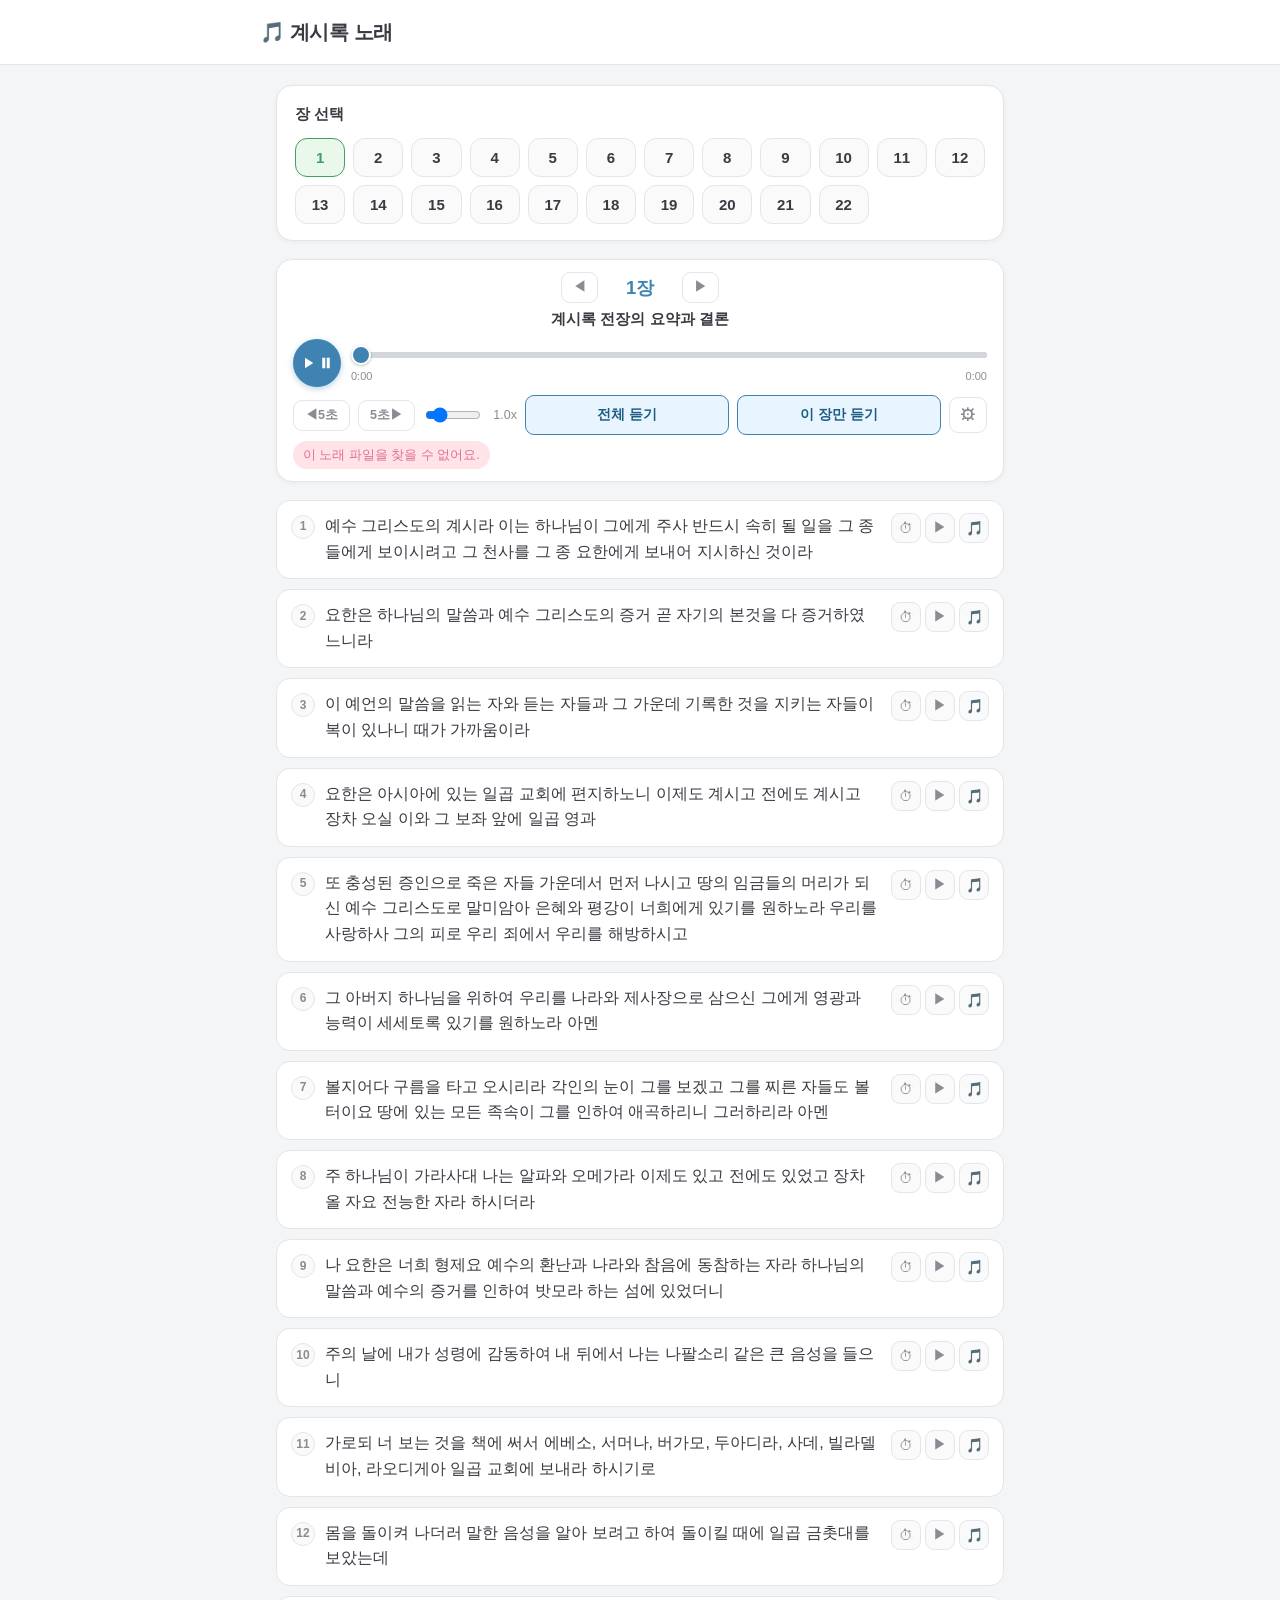
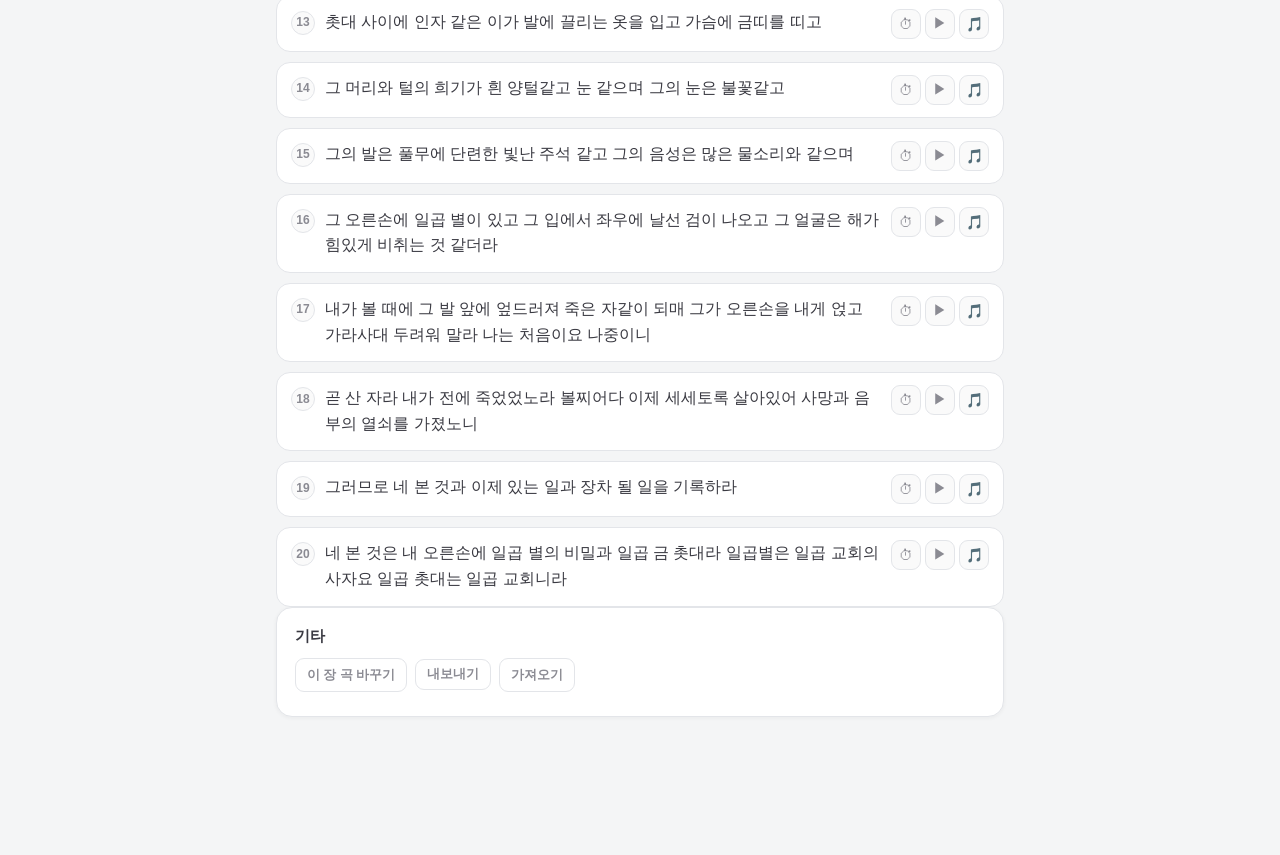
==== index.html @ a9e8b9bb "Add files via upload" ====
<!DOCTYPE html>
<html lang="ko">
<head>
<meta charset="UTF-8">
<meta name="viewport" content="width=device-width, initial-scale=1.0">
<title>계시록 노래</title>
<link rel="icon" type="image/png" href="icons/icon-32.png">
<link rel="manifest" href="manifest.json">
<link rel="apple-touch-icon" href="icons/icon-180.png">
<meta name="apple-mobile-web-app-capable" content="yes">
<meta name="apple-mobile-web-app-title" content="계시록 노래">
<meta name="theme-color" content="#f4f5f6">
<link rel="stylesheet" href="css/style.css?v=20260830t">
</head>
<body>

<header class="top">
  <div class="title-row">
    <h1>🎵 계시록 노래</h1>
  </div>
</header>

<main>

  <div class="card chapter-card">
    <h2>장 선택</h2>
    <div id="chapterGrid" class="chapter-grid"></div>
  </div>

  <div class="player-card" id="playerCard">
    <div class="player-head">
      <button class="btn ghost small" id="prevBtn">◀</button>
      <span id="chapterLabel" class="chapter-label"></span>
      <button class="btn ghost small" id="nextBtn">▶</button>
    </div>
    <div id="chapterTitleRow" class="chapter-title-row"></div>
    <audio id="mainAudio" preload="metadata"></audio>
    <div class="custom-player">
      <button type="button" id="playPauseBtn" class="play-toggle" aria-label="재생">
        <svg id="playIcon" viewBox="0 0 24 24" width="22" height="22"><path d="M8 5v14l11-7z" fill="currentColor"/></svg>
        <svg id="pauseIcon" viewBox="0 0 24 24" width="22" height="22" hidden><path d="M7 5h4v14H7zM13 5h4v14h-4z" fill="currentColor"/></svg>
      </button>
      <div class="progress-wrap">
        <input type="range" id="seekRange" class="seek-range" min="0" max="100" step="0.1" value="0">
        <div class="time-row">
          <span id="curTimeLabel">0:00</span>
          <span id="durTimeLabel">0:00</span>
        </div>
      </div>
    </div>
    <div class="row control-row">
      <button class="btn ghost small" id="seekBackBtn">◀5초</button>
      <button class="btn ghost small" id="seekFwdBtn">5초▶</button>
      <span class="speed-ctrl">
        <input type="range" id="speedSlider" min="0.8" max="2" step="0.1" value="1">
        <span id="speedLabel" class="small-note">1.0x</span>
      </span>
      <button class="btn small btn-tool" id="playAllBtn">전체 듣기</button>
      <button class="btn small btn-tool" id="chapterLoopBtn">이 장만 듣기</button>
      <button class="btn ghost small" id="adminToggleBtn" title="구간 표시 도구" aria-label="구간 표시 도구 보이기/숨기기">⚙</button>
    </div>
    <div class="row control-row" id="adminControlsRow" hidden>
      <button class="btn small btn-tool" id="guidedBtn">절 구간 표시</button>
      <button class="btn small btn-tool" id="clearMarksBtn">초기화</button>
    </div>
    <div class="player-sub">
      <span id="missingMsg" class="missing-audio" hidden>이 노래 파일을 찾을 수 없어요.</span>
      <span id="markCount" class="small-note" hidden></span>
    </div>
    <p class="hint" id="playAllHint" hidden></p>
    <div id="loopStatus" class="loop-status" hidden>
      <span id="loopStatusText"></span>
      <button class="btn ghost small" id="loopStopBtn">정지</button>
    </div>
  </div>

  <!-- deliberately OUTSIDE the sticky .player-card: toggling this panel's
       visibility used to resize the sticky element itself, and on some
       mobile WebKit builds that can leave the sticky box's hit-testing
       stale (buttons visible but not actually clickable until the page is
       scrolled/reflowed again) - see guidedBtn's click handler in app.js.
       Living as a plain sibling avoids resizing the sticky box at all. -->
  <div id="guidedPanel" class="guided-panel" hidden>
    <div id="guidedStatus" class="small-note"></div>
    <div class="row" style="margin-top:8px;">
      <button class="btn" id="guidedMarkBtn"></button>
      <button class="btn ghost small" id="guidedUndoBtn">↩ 되돌리기</button>
    </div>
  </div>

  <div id="verseList" class="verse-list"></div>

  <div class="card footer-card">
    <h2>기타</h2>
    <div class="row">
      <label class="btn ghost small" style="cursor:pointer;">이 장 곡 바꾸기
        <input type="file" id="chapterAudioInput" accept="audio/*" hidden>
      </label>
      <button class="btn ghost small" id="exportBtn">내보내기</button>
      <label class="btn ghost small" style="cursor:pointer;">가져오기
        <input type="file" id="importInput" accept="application/json" hidden>
      </label>
    </div>
    <div class="row" style="margin-top:8px;">
      <span id="chapterAudioStatus" class="small-note" hidden></span>
      <button class="btn ghost small" id="chapterAudioRevertBtn" hidden>원곡으로 되돌리기</button>
    </div>
  </div>

</main>

<script src="js/data.js?v=20260830t"></script>
<script src="js/verse-times.js?v=20260830t"></script>
<script src="js/app.js?v=20260830t"></script>
</body>
</html>
---- css/style.css ----
:root{
  --bg:#f4f5f6;
  --panel:#ffffff;
  --neutral-bg:#fafafa;
  --neutral-text:#3a3a42;
  --ink:#3a3a42;
  --ink-soft:#8b8b93;
  --line:#e3e5e9;
  --line-strong:#d3d6dc;
  --primary-bg:#3f3e46;
  --primary-bg-hover:#2f2e35;

  --accent:#e0c73e;
  --accent-bg:#fef9df;
  --accent-strong:#8a7415;

  --good:#3fa066;
  --good-bg:#eaf7eb;
  --bad:#e0708f;
  --bad-bg:#ffe3e8;
  --sky:#3f83b3;
  --sky-bg:#e8f5ff;
  --sky-bg-hover:#d5edfb;
  --sky-strong:#1f5c82;
  --peach:#b98a26;
  --peach-bg:#fff9e1;

  --radius:16px;
  --shadow:0 1px 4px rgba(30,30,40,0.05);
  font-size:16px;
}
*{box-sizing:border-box;}
html,body{margin:0;padding:0;}
body{
  background:var(--bg);
  color:var(--ink);
  font-family:"Apple SD Gothic Neo","Malgun Gothic","Noto Sans KR",-apple-system,BlinkMacSystemFont,sans-serif;
  line-height:1.6;
  padding-bottom:60px;
}
header.top{
  background:var(--panel);
  border-bottom:1px solid var(--line);
  padding:16px 20px;
  position:sticky;
  top:0;
  z-index:20;
}
.title-row{
  display:flex;
  align-items:center;
  justify-content:space-between;
  gap:10px;
  max-width:760px;
  margin:0 auto;
}
header.top h1{
  margin:0;
  font-size:1.25rem;
  letter-spacing:-0.02em;
  color:var(--ink);
  font-weight:800;
  white-space:nowrap;
}
main{
  max-width:760px;
  margin:0 auto;
  padding:20px 16px 60px 16px;
}

.card{
  background:var(--panel);
  border:1px solid var(--line);
  border-radius:var(--radius);
  padding:16px 18px;
  margin-bottom:18px;
  box-shadow:var(--shadow);
}
.card h2{ margin:0 0 12px 0; font-size:0.9375rem; color:var(--ink); }

.chapter-grid{
  display:grid;
  grid-template-columns:repeat(auto-fill, minmax(46px, 1fr));
  gap:8px;
}
.chapter-tile{
  appearance:none;
  border:1.5px solid var(--line);
  background:var(--neutral-bg);
  color:var(--ink);
  font-weight:700;
  font-size:0.9375rem;
  padding:10px 0;
  border-radius:12px;
  cursor:pointer;
  transition:background .12s ease, border-color .12s ease, color .12s ease, transform .08s ease;
}
.chapter-tile:hover{ background:#f0f0f2; border-color:var(--line-strong); }
.chapter-tile:active{ transform:translateY(1px); }
.chapter-tile.active{
  background:var(--good-bg);
  border-color:var(--good);
  color:var(--good);
}

.player-head{
  display:flex; align-items:center; justify-content:center; gap:12px;
  margin-bottom:4px;
}
.chapter-label{ font-weight:800; font-size:1.15rem; color:var(--sky); min-width:60px; text-align:center; }
.chapter-title-row{
  text-align:center; font-weight:700; font-size:0.9375rem; color:var(--ink);
  margin-top:0; margin-bottom:8px; padding:0 8px;
}

.btn-tool.on{ background:var(--sky); border-color:var(--sky); color:#fff; }

.guided-panel{
  margin:0 0 18px 0; padding:12px 14px;
  background:var(--sky-bg); border:1.5px solid var(--sky);
  border-radius:12px;
  /* floats right under the player card while marking verses, so it stays
     visible even while scrolling down through the verse list - top gets
     kept in sync with the player card's actual height by JS (its height
     isn't fixed: loop status/hints can appear, chapter titles wrap, etc). */
  position:sticky;
  top:70px;
  z-index:9;
}
.guided-panel .small-note{ color:var(--sky-strong); font-weight:600; }
#guidedMarkBtn{ font-size:0.9375rem; padding:11px 18px; }

.player-card{
  background:var(--panel);
  border:1px solid var(--line);
  border-radius:var(--radius);
  padding:12px 16px;
  margin-bottom:18px;
  box-shadow:var(--shadow);
  /* floating (pinned) again - needed to see the current verse's controls
     (🎯절 구간 표시하기 etc.) while scrolling through verse text. It's
     kept short so it doesn't crowd out the verses below: only the
     controls used WHILE listening/marking live here (chapter nav, audio,
     seek/speed, 전체듣기/절구간표시하기/표시초기화). The occasional-use
     controls (이 장 곡 바꾸기, 내보내기, 가져오기) moved to a plain
     (non-floating) card at the very bottom of the page instead. */
  position:sticky;
  top:70px;
  z-index:10;
}
.footer-card h2{ margin-bottom:10px; }
.loop-status{
  margin-top:8px; padding:8px 12px;
  background:var(--sky-bg); border:1.5px solid var(--sky);
  border-radius:12px;
  display:flex; align-items:center; justify-content:space-between; gap:10px;
}
/* .loop-status sets its own `display`, which (being an author-stylesheet
   rule) otherwise overrides the browser's default `[hidden]{display:none}`
   at equal specificity - without this it would stay visible-but-empty even
   while its `hidden` attribute is set. */
.loop-status[hidden]{ display:none; }
.loop-status span{ color:var(--sky-strong); font-weight:600; font-size:0.8125rem; }
#chapterAudioStatus{ color:var(--sky-strong); font-weight:600; }
#mainAudio{ display:none; }
.custom-player{
  display:flex; align-items:center; gap:10px;
}
.play-toggle{
  appearance:none; border:none; cursor:pointer;
  width:48px; height:48px; min-width:48px; border-radius:50%;
  background:var(--sky); color:#fff;
  display:flex; align-items:center; justify-content:center;
  box-shadow:0 2px 6px rgba(63,131,179,0.35);
  transition:transform .08s ease, background .12s ease;
}
.play-toggle:hover{ background:var(--sky-strong); }
.play-toggle:active{ transform:scale(0.94); }
.progress-wrap{ flex:1; min-width:0; }
.seek-range{
  -webkit-appearance:none; appearance:none;
  width:100%; height:6px; border-radius:3px;
  background:var(--line-strong); outline:none; cursor:pointer;
  margin:0;
}
.seek-range::-webkit-slider-thumb{
  -webkit-appearance:none; appearance:none;
  width:20px; height:20px; border-radius:50%;
  background:var(--sky); border:2.5px solid #fff;
  box-shadow:0 1px 3px rgba(0,0,0,0.25);
  cursor:pointer; margin-top:-7px;
}
.seek-range::-moz-range-thumb{
  width:20px; height:20px; border-radius:50%;
  background:var(--sky); border:2.5px solid #fff;
  box-shadow:0 1px 3px rgba(0,0,0,0.25); cursor:pointer;
}
.seek-range::-webkit-slider-runnable-track{ height:6px; border-radius:3px; background:var(--line-strong); }
.seek-range::-moz-range-track{ height:6px; border-radius:3px; background:var(--line-strong); }
.time-row{
  display:flex; justify-content:space-between;
  font-size:0.6875rem; color:var(--ink-soft);
  font-variant-numeric:tabular-nums; margin-top:2px;
}
.control-row{
  margin-top:8px;
  flex-wrap:wrap;
  gap:6px;
  align-items:center;
}
.control-row .speed-ctrl{ display:flex; align-items:center; gap:4px; }
.control-row #speedSlider{ width:56px; }
.control-row #speedLabel{ min-width:30px; text-align:right; font-variant-numeric:tabular-nums; }
.player-sub{ display:flex; align-items:center; gap:10px; }
.player-sub:empty{ display:none; }
#missingMsg{ margin-top:6px; }
.btn.small.btn-tool{
  flex:1 1 90px;
  min-width:0;
  background:var(--sky-bg);
  border:1.5px solid var(--sky);
  color:var(--sky-strong);
  box-shadow:none;
  padding:10px 6px;
  font-size:0.84375rem;
  white-space:nowrap;
  overflow:hidden;
  text-overflow:ellipsis;
  text-align:center;
}
.btn.small.btn-tool:hover{ background:var(--sky-bg-hover); }
.footer-card .btn.small.btn-tool{ flex:0 0 auto; padding:8px 16px; }
#adminToggleBtn{ flex:0 0 auto; font-size:1rem; padding:8px 10px; }
#adminToggleBtn.on{ background:var(--sky-bg); border-color:var(--sky); color:var(--sky-strong); }
.hint{ margin:8px 0 0 0; font-size:0.8125rem; color:var(--sky-strong); background:var(--sky-bg); padding:8px 10px; border-radius:10px; }

button.btn, label.btn{
  appearance:none;
  font-family:inherit;
  border:1.5px solid var(--line);
  background:var(--neutral-bg);
  color:var(--neutral-text);
  padding:9px 14px;
  border-radius:12px;
  font-size:0.84375rem;
  font-weight:700;
  cursor:pointer;
  box-shadow:var(--shadow);
  transition:background .12s ease, border-color .12s ease, transform .08s ease;
}
button.btn:hover, label.btn:hover{ background:#f0f0f2; border-color:var(--line-strong); }
button.btn:active, label.btn:active{ transform:translateY(1px); }
button.btn.ghost, label.btn.ghost{
  background:transparent;
  border:1.5px solid var(--line);
  color:var(--ink-soft);
  box-shadow:none;
}
button.btn.ghost:hover, label.btn.ghost:hover{ background:#f2f2f4; }
button.btn.small, label.btn.small{ padding:6px 11px; font-size:0.78125rem; border-radius:9px; box-shadow:none; }
button.btn:disabled{ opacity:0.4; cursor:not-allowed; }
.row{ display:flex; gap:8px; flex-wrap:wrap; align-items:center; }
/* Same issue as .loop-status below: an author rule that sets `display`
   on an element beats the browser's own default `[hidden]{display:none}`
   even though `.row` doesn't look related to visibility - any element
   with class="row" that also gets a `hidden` attribute (adminControlsRow,
   etc.) would otherwise stay visibly flexed regardless of the attribute. */
.row[hidden]{ display:none; }

.small-note{ font-size:0.78125rem; color:var(--ink-soft); }
.missing-audio{
  font-size:0.78125rem; color:var(--bad); background:var(--bad-bg);
  padding:4px 10px; border-radius:20px;
}

/* ---- verse list / karaoke ---- */
.verse-list{ display:flex; flex-direction:column; gap:2px; }
.verse-row{
  background:var(--panel);
  border:1px solid var(--line);
  border-radius:14px;
  padding:12px 14px;
  transition:background .15s ease, border-color .15s ease, transform .15s ease;
}
.verse-row + .verse-row{ margin-top:8px; }
.verse-row.current{
  background:var(--sky-bg);
  border-color:var(--sky);
  transform:scale(1.015);
}
.verse-row.marked{ border-left:4px solid var(--sky); }
.verse-row.marked.complete{ border-left:4px solid var(--good); }
.verse-row.current.marked{ border-left:4px solid var(--sky-strong); }
.vr-main{ display:flex; align-items:flex-start; gap:10px; }
.vnum{
  color:var(--ink-soft);
  background:var(--neutral-bg);
  border:1px solid var(--line);
  font-weight:700;
  font-size:0.75rem;
  min-width:24px;
  height:24px;
  display:flex;
  align-items:center;
  justify-content:center;
  border-radius:50%;
  flex-shrink:0;
  margin-top:2px;
}
.verse-row.current .vnum{ background:var(--sky-strong); border-color:var(--sky-strong); color:#fff; }
.vtext{ flex:1; font-size:1rem; transition:font-size .15s ease, font-weight .15s ease; }
.verse-row.current .vtext{ font-size:1.09375rem; font-weight:700; color:var(--sky-strong); }
.vctrl{ display:flex; gap:4px; flex-shrink:0; }
.vctrl button{
  border:1.5px solid var(--line);
  background:var(--neutral-bg);
  color:var(--ink-soft);
  width:30px; height:30px;
  border-radius:9px;
  font-size:0.875rem;
  cursor:pointer;
  display:flex; align-items:center; justify-content:center;
  position:relative;
  box-shadow:none;
}
.vctrl button:hover{ background:#f0f0f2; }
.vctrl button.on{ background:var(--good-bg); border-color:var(--good); color:var(--good); }
.vctrl button.armed{ background:var(--sky-bg); border-color:var(--sky); color:var(--sky-strong); }
.vctrl button .badge{
  position:absolute; top:-6px; right:-6px;
  background:var(--sky-strong); color:#fff;
  font-size:0.625rem; font-weight:800;
  min-width:15px; height:15px; border-radius:50%;
  display:flex; align-items:center; justify-content:center;
  line-height:1;
}
.vtime{ font-size:0.6875rem; color:var(--ink-soft); margin-top:2px; font-variant-numeric:tabular-nums; }

.alt-panel{
  margin-top:10px; padding-top:10px; border-top:1px dashed var(--line);
}
.alt-clip-row{
  display:flex; align-items:center; gap:8px;
  padding:6px 0; font-size:0.84375rem;
}
.alt-clip-row .label{ flex:1; color:var(--ink); }
.alt-clip-row audio{ height:32px; max-width:190px; }
.alt-clip-row .del{
  border:none; background:transparent; color:var(--bad); cursor:pointer; font-size:0.9375rem; padding:2px 6px;
}
.alt-add-row{ display:flex; align-items:center; gap:8px; margin-top:6px; }
.alt-add-row input[type=text]{
  flex:1; font-family:inherit; font-size:0.84375rem; padding:7px 10px;
  border:1.5px solid var(--line); border-radius:9px; background:#fff; color:var(--ink);
}

.empty-alt{ font-size:0.8125rem; color:var(--ink-soft); }
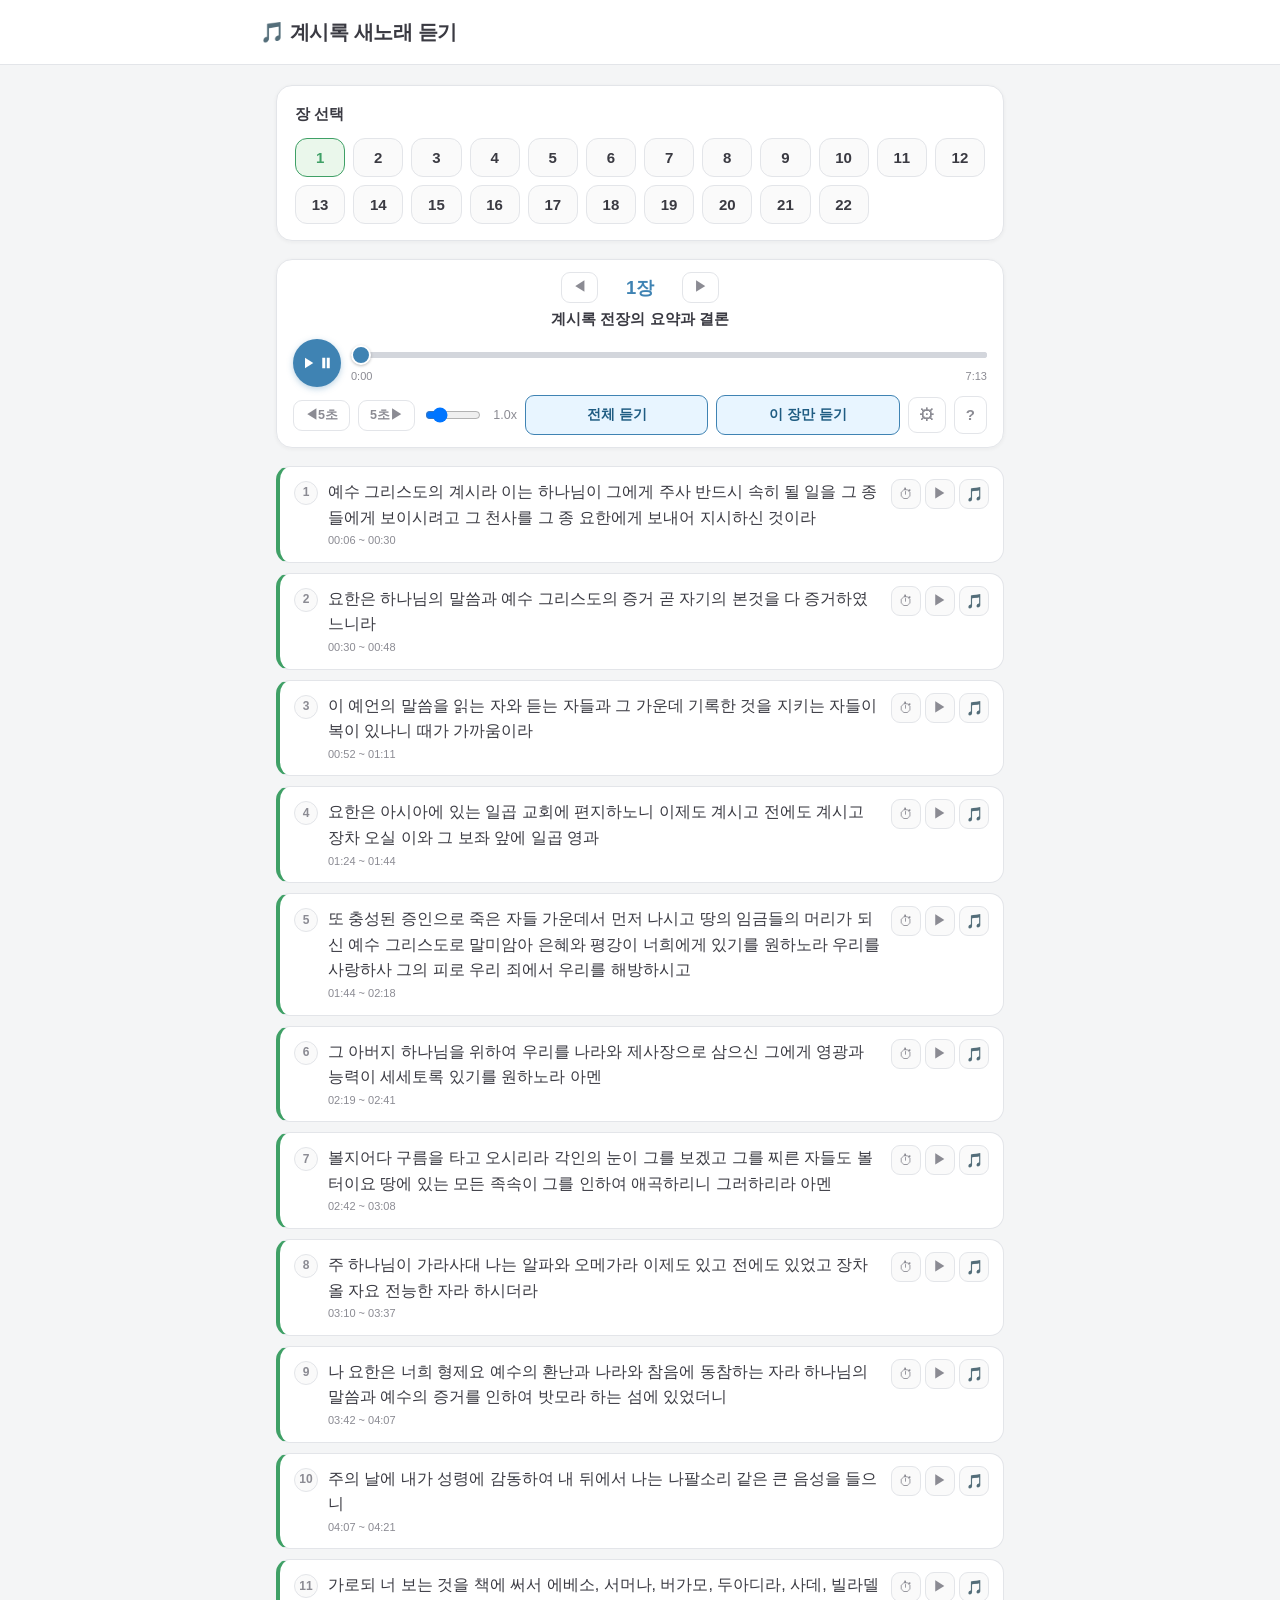
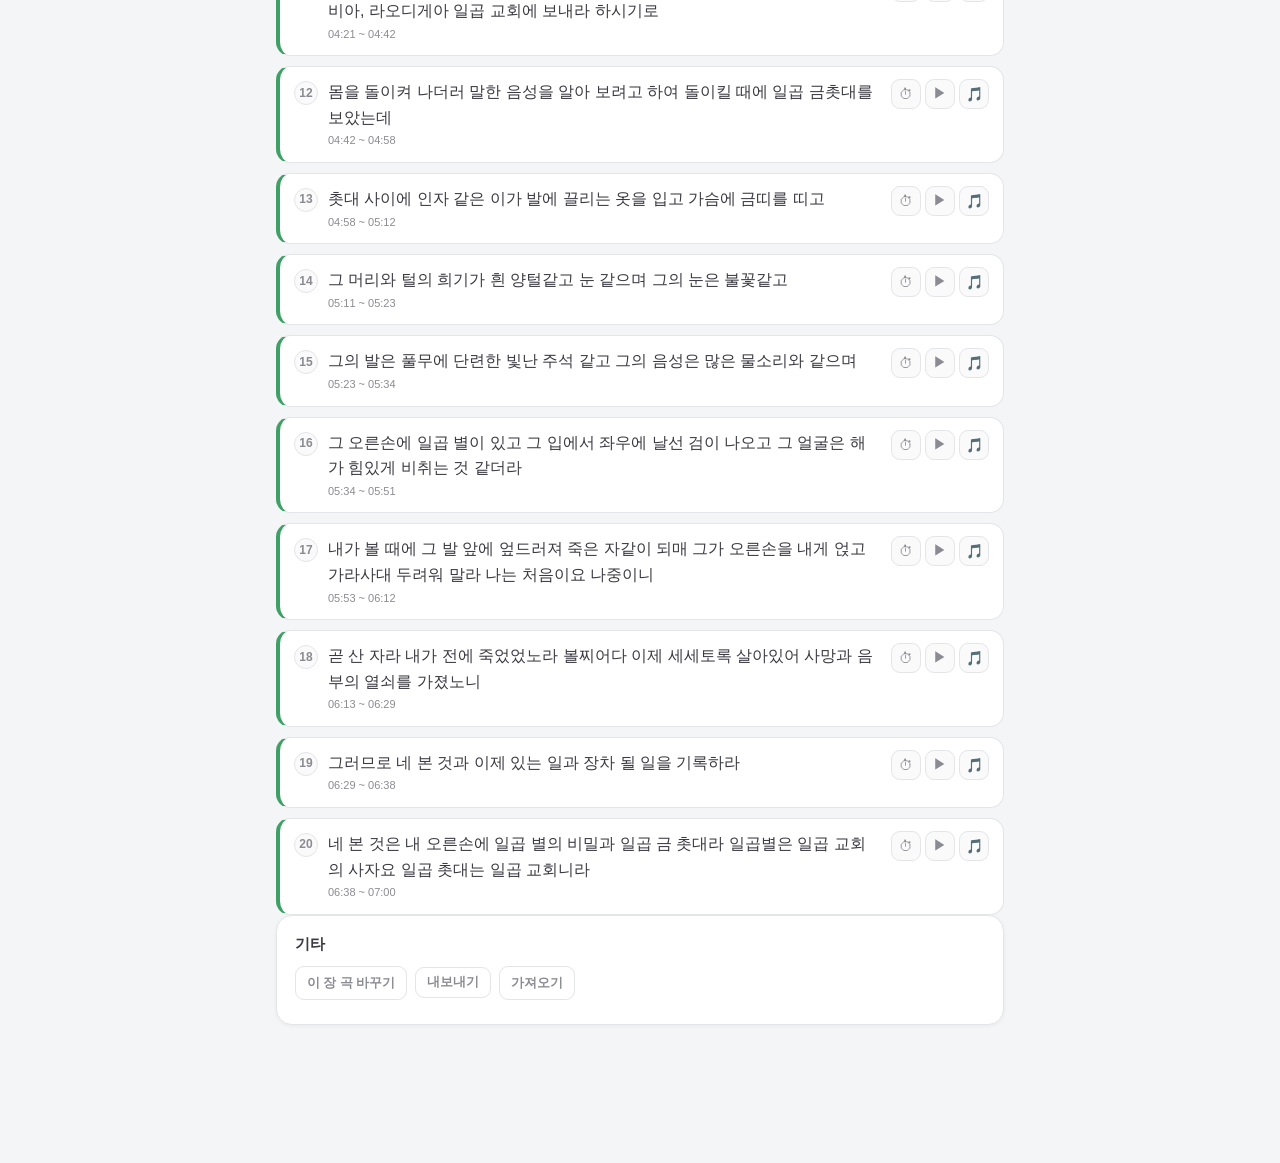
==== commit b625e117: "Add files via upload" ====
--- a/index.html
+++ b/index.html
@@ -3,20 +3,20 @@
 <head>
 <meta charset="UTF-8">
 <meta name="viewport" content="width=device-width, initial-scale=1.0">
-<title>계시록 노래</title>
+<title>계시록 새노래 듣기</title>
 <link rel="icon" type="image/png" href="icons/icon-32.png">
 <link rel="manifest" href="manifest.json">
 <link rel="apple-touch-icon" href="icons/icon-180.png">
 <meta name="apple-mobile-web-app-capable" content="yes">
-<meta name="apple-mobile-web-app-title" content="계시록 노래">
+<meta name="apple-mobile-web-app-title" content="새노래 듣기">
 <meta name="theme-color" content="#f4f5f6">
-<link rel="stylesheet" href="css/style.css?v=20260830t">
+<link rel="stylesheet" href="css/style.css?v=20260830v">
 </head>
 <body>
 
 <header class="top">
   <div class="title-row">
-    <h1>🎵 계시록 노래</h1>
+    <h1>🎵 계시록 새노래 듣기</h1>
   </div>
 </header>
 
@@ -58,6 +58,7 @@
       <button class="btn small btn-tool" id="playAllBtn">전체 듣기</button>
       <button class="btn small btn-tool" id="chapterLoopBtn">이 장만 듣기</button>
       <button class="btn ghost small" id="adminToggleBtn" title="구간 표시 도구" aria-label="구간 표시 도구 보이기/숨기기">⚙</button>
+      <a class="btn ghost small" id="helpBtn" href="help.html" title="도움말" aria-label="도움말">?</a>
     </div>
     <div class="row control-row" id="adminControlsRow" hidden>
       <button class="btn small btn-tool" id="guidedBtn">절 구간 표시</button>
@@ -109,8 +110,8 @@
 
 </main>
 
-<script src="js/data.js?v=20260830t"></script>
-<script src="js/verse-times.js?v=20260830t"></script>
-<script src="js/app.js?v=20260830t"></script>
+<script src="js/data.js?v=20260830v"></script>
+<script src="js/verse-times.js?v=20260830v"></script>
+<script src="js/app.js?v=20260830v"></script>
 </body>
 </html>
--- a/css/style.css
+++ b/css/style.css
@@ -232,6 +232,27 @@
 .footer-card .btn.small.btn-tool{ flex:0 0 auto; padding:8px 16px; }
 #adminToggleBtn{ flex:0 0 auto; font-size:1rem; padding:8px 10px; }
 #adminToggleBtn.on{ background:var(--sky-bg); border-color:var(--sky); color:var(--sky-strong); }
+/* #helpBtn is an <a>, not a <button>/<label> - the shared button rules
+   below only target those two tags, so it needs its own copy of the
+   ghost/small look plus a reset for normal link styling (underline,
+   visited-color, etc). */
+#helpBtn{
+  flex:0 0 auto;
+  display:inline-flex; align-items:center; justify-content:center;
+  appearance:none;
+  border:1.5px solid var(--line);
+  background:transparent;
+  color:var(--ink-soft);
+  text-decoration:none;
+  padding:6px 11px;
+  border-radius:9px;
+  font-size:0.9375rem;
+  font-weight:700;
+  cursor:pointer;
+  box-shadow:none;
+}
+#helpBtn:visited{ color:var(--ink-soft); }
+#helpBtn:hover{ background:#f2f2f4; }
 .hint{ margin:8px 0 0 0; font-size:0.8125rem; color:var(--sky-strong); background:var(--sky-bg); padding:8px 10px; border-radius:10px; }
 
 button.btn, label.btn{
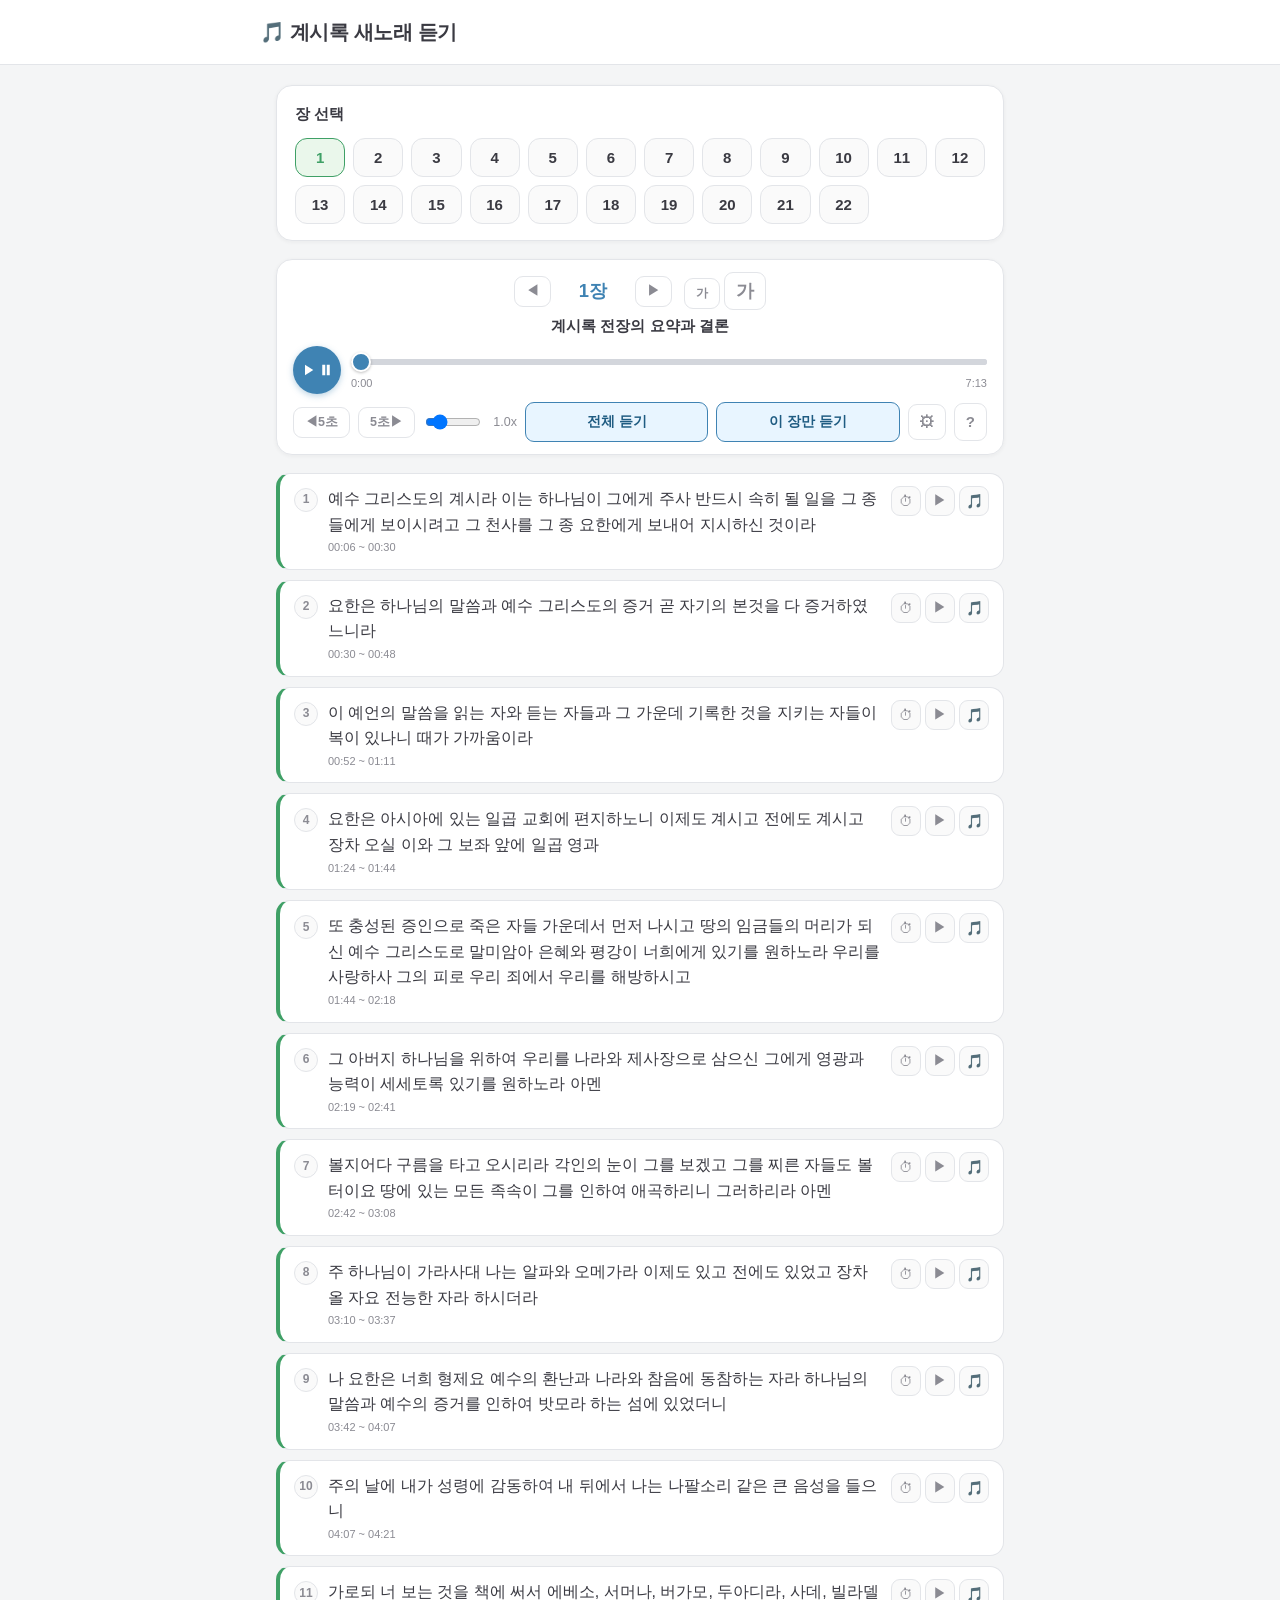
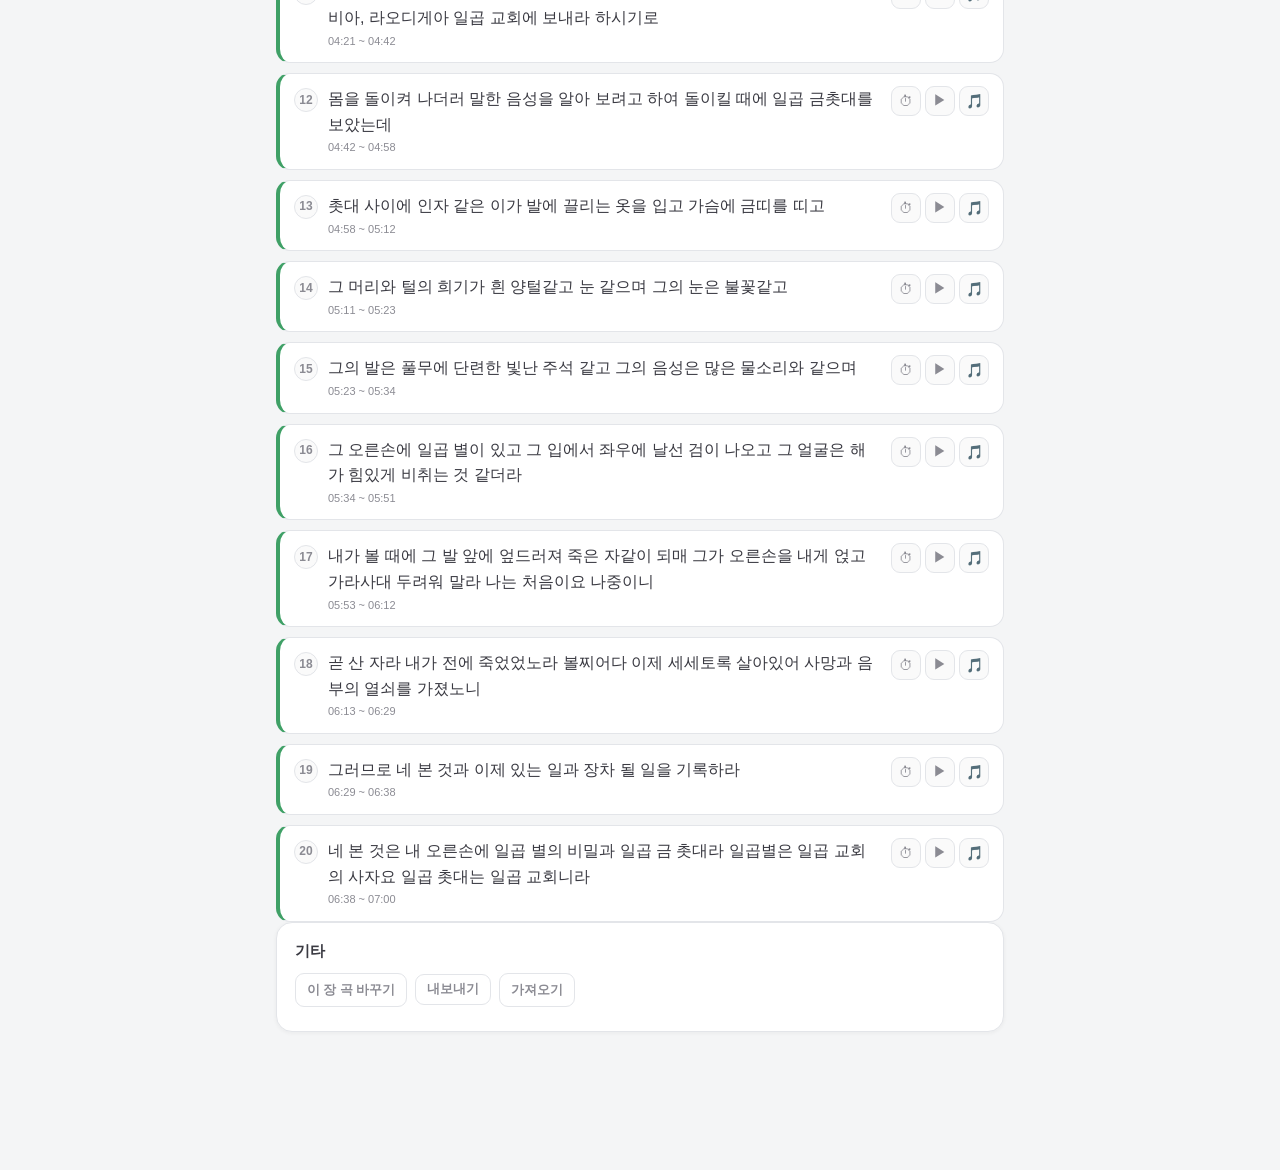
==== commit 1479fba0: "Update index.html" ====
--- a/index.html
+++ b/index.html
@@ -10,7 +10,7 @@
 <meta name="apple-mobile-web-app-capable" content="yes">
 <meta name="apple-mobile-web-app-title" content="새노래 듣기">
 <meta name="theme-color" content="#f4f5f6">
-<link rel="stylesheet" href="css/style.css?v=20260830v">
+<link rel="stylesheet" href="css/style.css?v=20260830z2">
 </head>
 <body>
 
@@ -32,6 +32,10 @@
       <button class="btn ghost small" id="prevBtn">◀</button>
       <span id="chapterLabel" class="chapter-label"></span>
       <button class="btn ghost small" id="nextBtn">▶</button>
+      <span class="font-size-ctrl">
+        <button class="btn ghost small font-size-btn" id="fontSmallBtn" style="font-size:0.75rem;" title="글꼴 작게" aria-label="글꼴 작게">가</button>
+        <button class="btn ghost small font-size-btn" id="fontLargeBtn" style="font-size:1.125rem;" title="글꼴 크게" aria-label="글꼴 크게">가</button>
+      </span>
     </div>
     <div id="chapterTitleRow" class="chapter-title-row"></div>
     <audio id="mainAudio" preload="metadata"></audio>
@@ -110,8 +114,8 @@
 
 </main>
 
-<script src="js/data.js?v=20260830v"></script>
-<script src="js/verse-times.js?v=20260830v"></script>
-<script src="js/app.js?v=20260830v"></script>
+<script src="js/data.js?v=20260830z2"></script>
+<script src="js/verse-times.js?v=20260830z2"></script>
+<script src="js/app.js?v=20260830z2"></script>
 </body>
 </html>
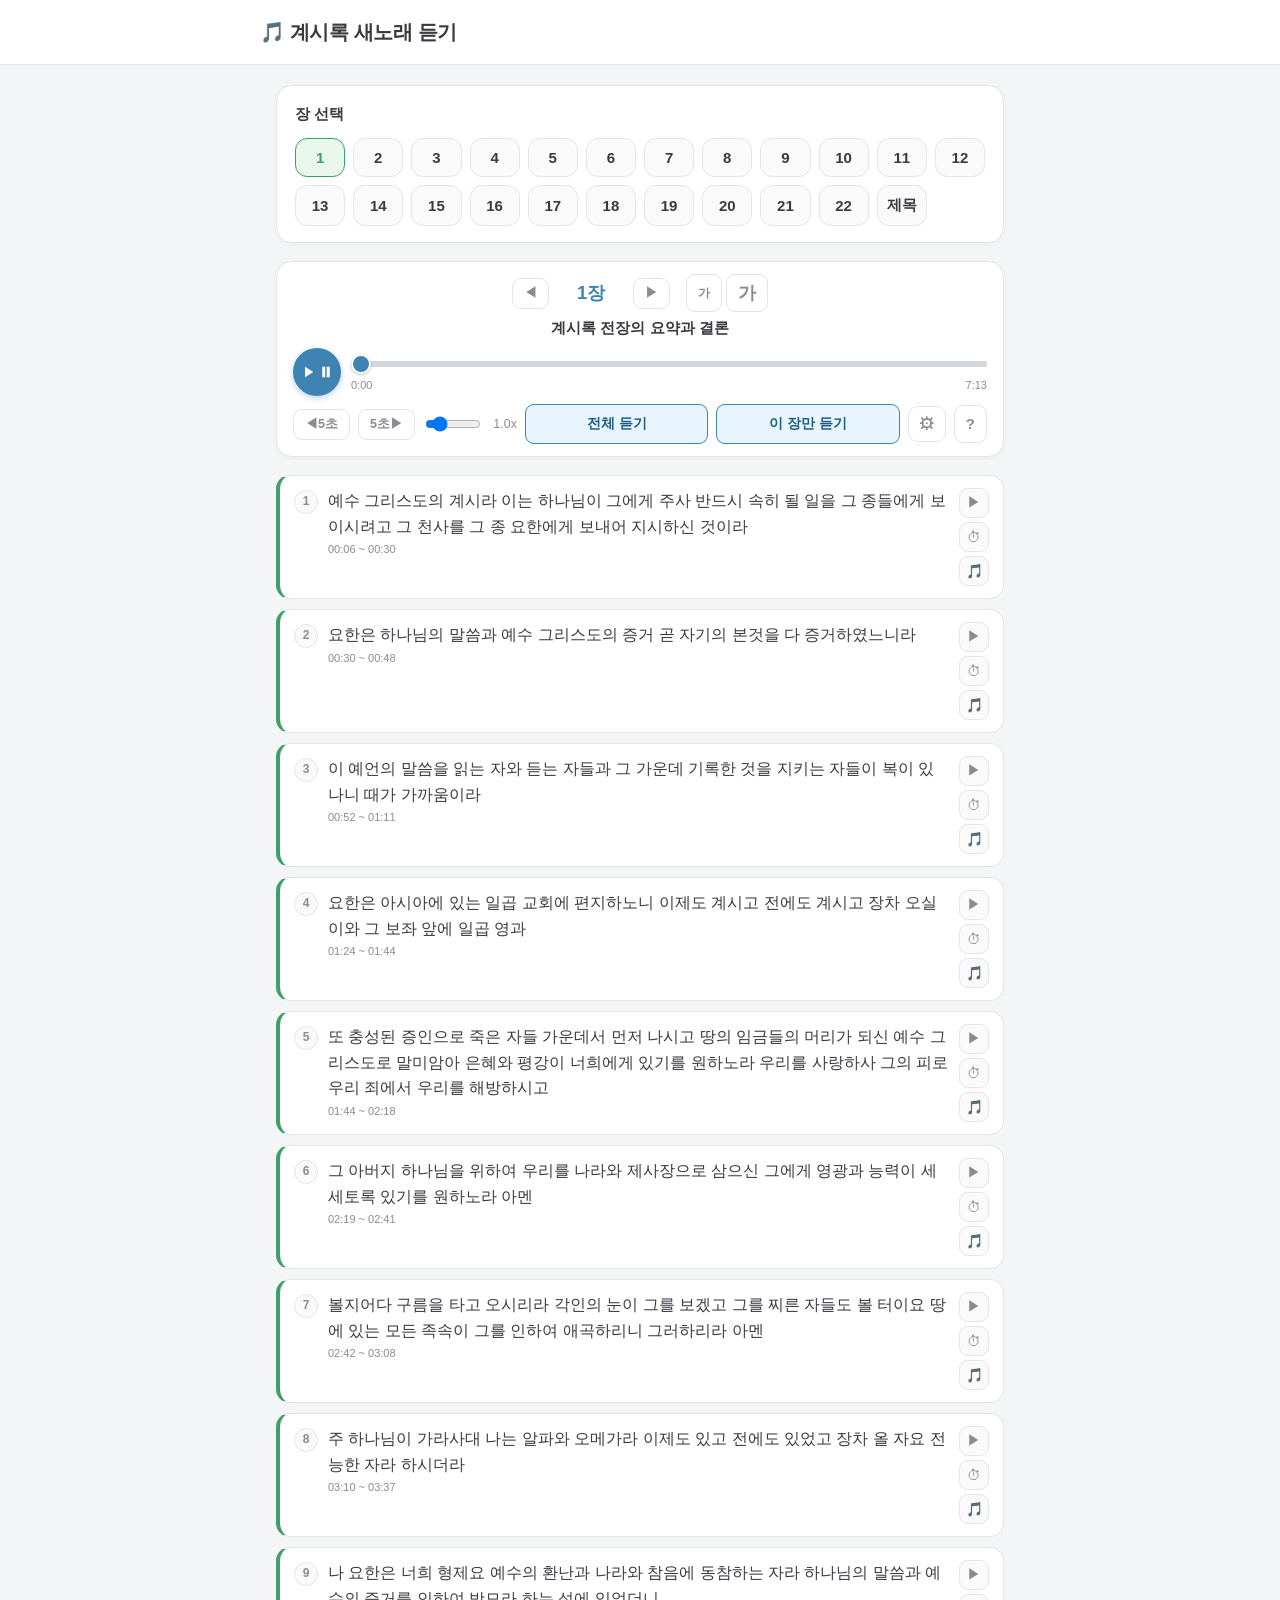
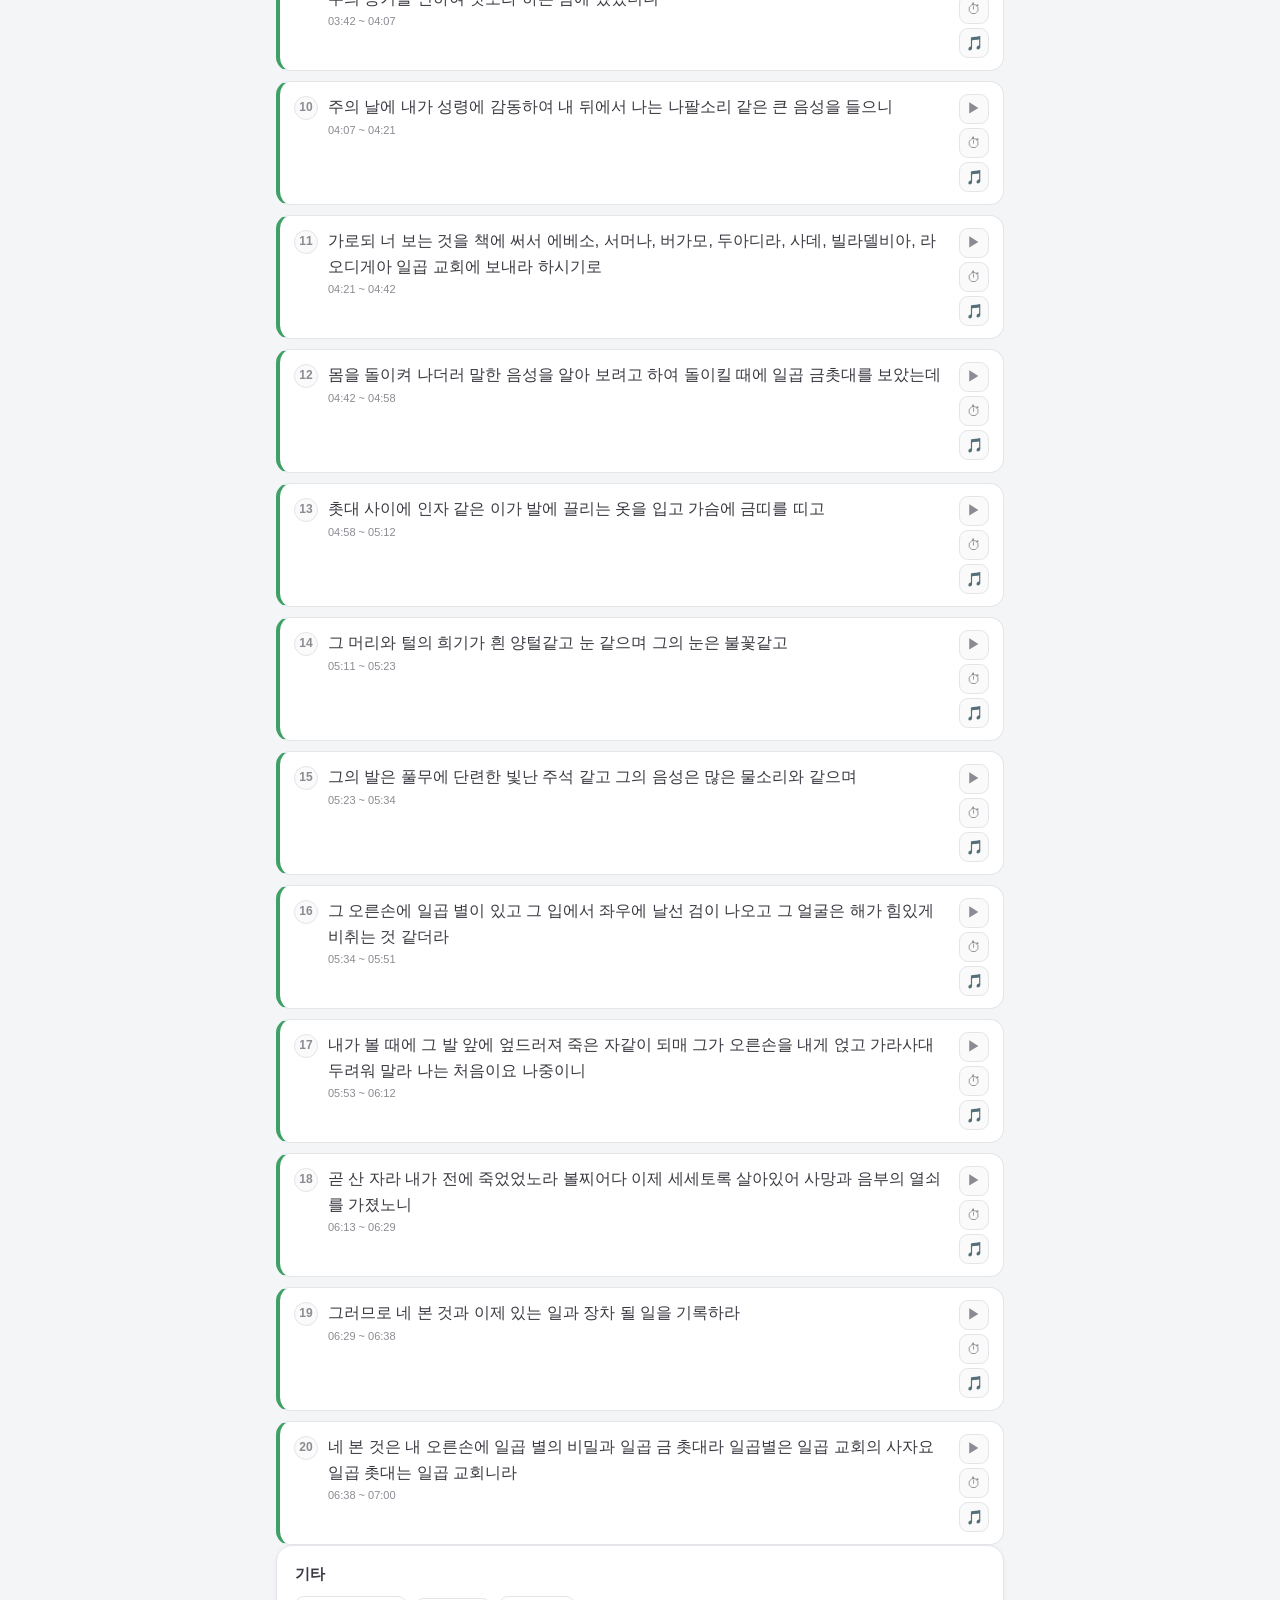
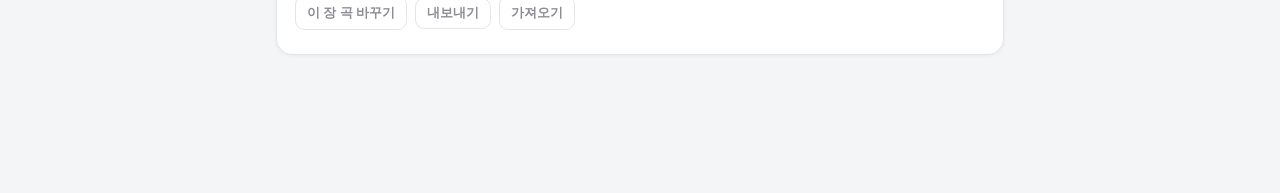
==== commit 73957664: "Update index.html" ====
--- a/index.html
+++ b/index.html
@@ -10,7 +10,7 @@
 <meta name="apple-mobile-web-app-capable" content="yes">
 <meta name="apple-mobile-web-app-title" content="새노래 듣기">
 <meta name="theme-color" content="#f4f5f6">
-<link rel="stylesheet" href="css/style.css?v=20260830z2">
+<link rel="stylesheet" href="css/style.css?v=20260830z4">
 </head>
 <body>
 
@@ -99,7 +99,7 @@
     <h2>기타</h2>
     <div class="row">
       <label class="btn ghost small" style="cursor:pointer;">이 장 곡 바꾸기
-        <input type="file" id="chapterAudioInput" accept="audio/*" hidden>
+        <input type="file" id="chapterAudioInput" accept="audio/*,.mp3,.m4a,.wav,.aac,audio/mpeg,audio/mp3" hidden>
       </label>
       <button class="btn ghost small" id="exportBtn">내보내기</button>
       <label class="btn ghost small" style="cursor:pointer;">가져오기
@@ -114,8 +114,8 @@
 
 </main>
 
-<script src="js/data.js?v=20260830z2"></script>
-<script src="js/verse-times.js?v=20260830z2"></script>
-<script src="js/app.js?v=20260830z2"></script>
+<script src="js/data.js?v=20260830z4"></script>
+<script src="js/verse-times.js?v=20260830z4"></script>
+<script src="js/app.js?v=20260830z4"></script>
 </body>
 </html>
--- a/css/style.css
+++ b/css/style.css
@@ -330,8 +330,13 @@
 }
 .verse-row.current .vnum{ background:var(--sky-strong); border-color:var(--sky-strong); color:#fff; }
 .vtext{ flex:1; font-size:1rem; transition:font-size .15s ease, font-weight .15s ease; }
+.title-track-label{ color:var(--sky-strong); }
 .verse-row.current .vtext{ font-size:1.09375rem; font-weight:700; color:var(--sky-strong); }
-.vctrl{ display:flex; gap:4px; flex-shrink:0; }
+body.font-large .vtext{ font-size:1.375rem; }
+body.font-large .verse-row.current .vtext{ font-size:1.5rem; }
+.font-size-ctrl{ display:flex; gap:4px; margin-left:4px; }
+.font-size-btn.on{ background:var(--sky-bg); border-color:var(--sky); color:var(--sky-strong); }
+.vctrl{ display:flex; flex-direction:column; gap:4px; flex-shrink:0; }
 .vctrl button{
   border:1.5px solid var(--line);
   background:var(--neutral-bg);
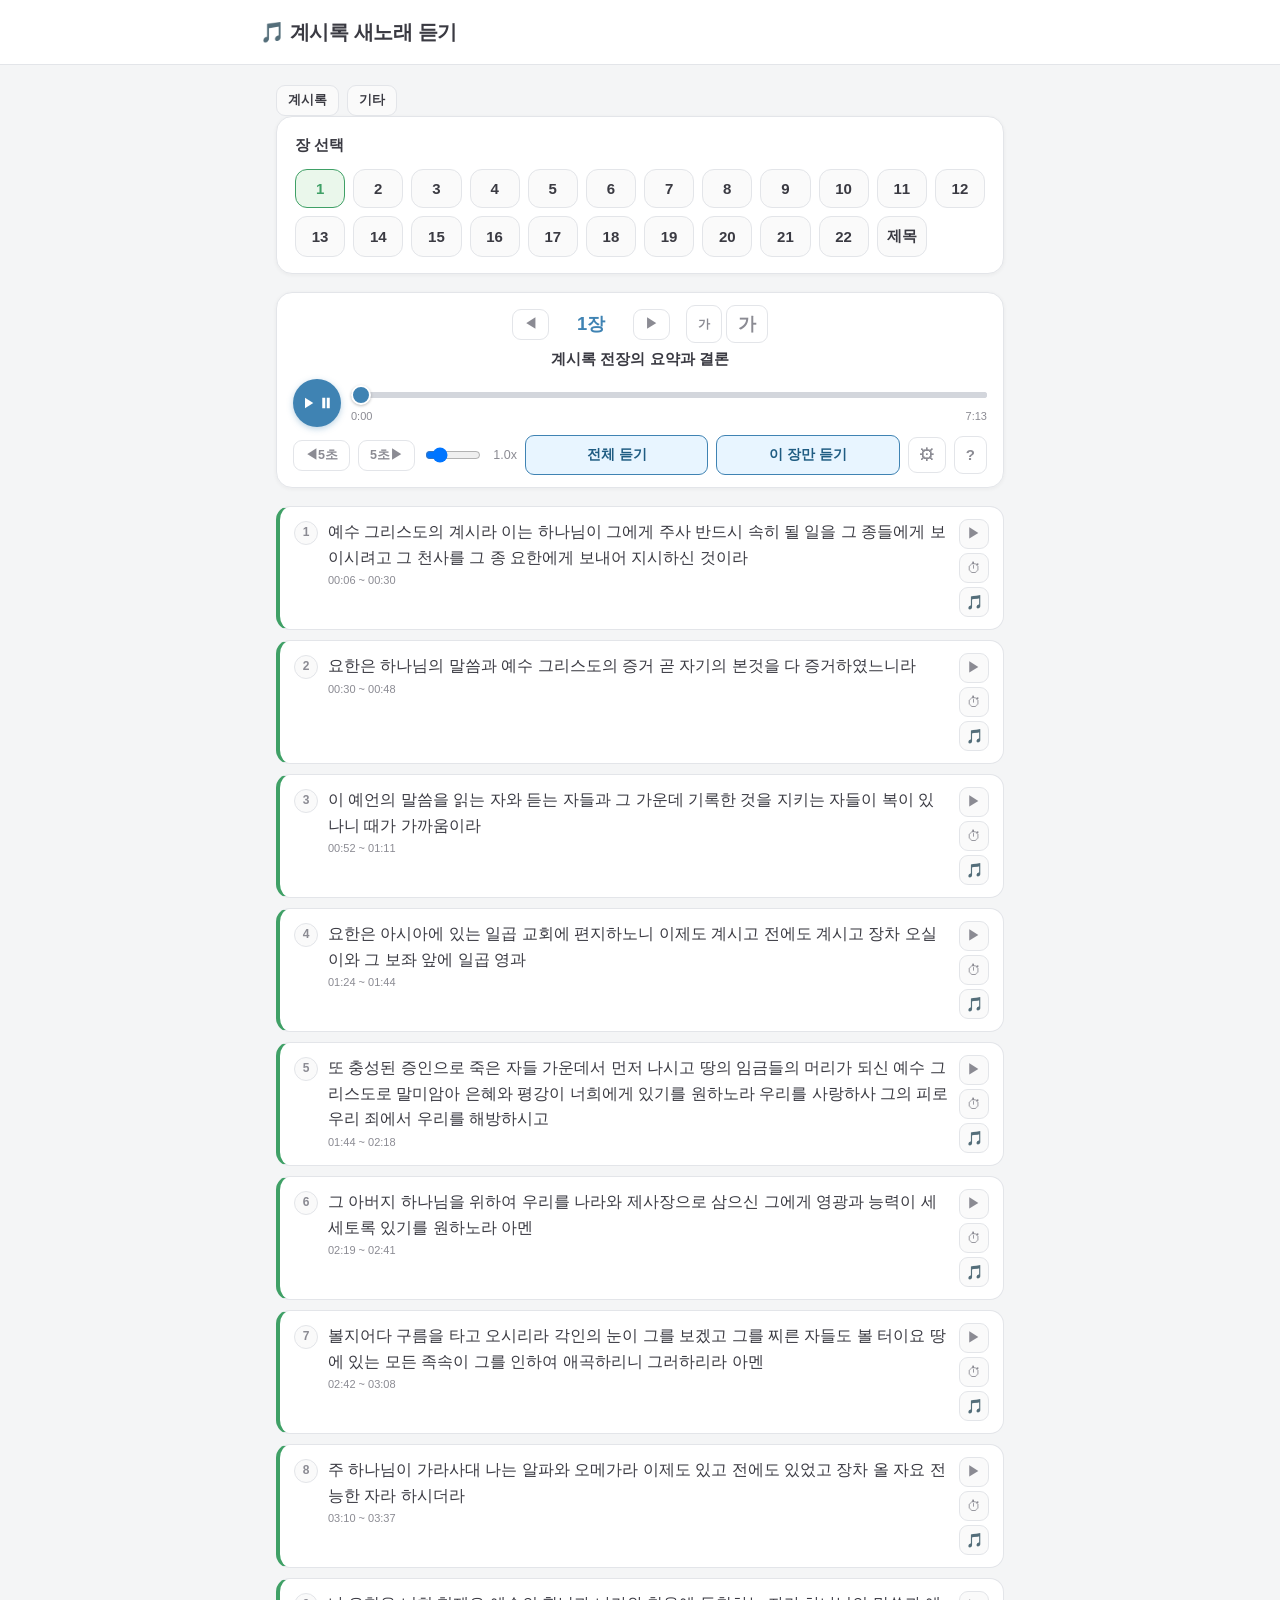
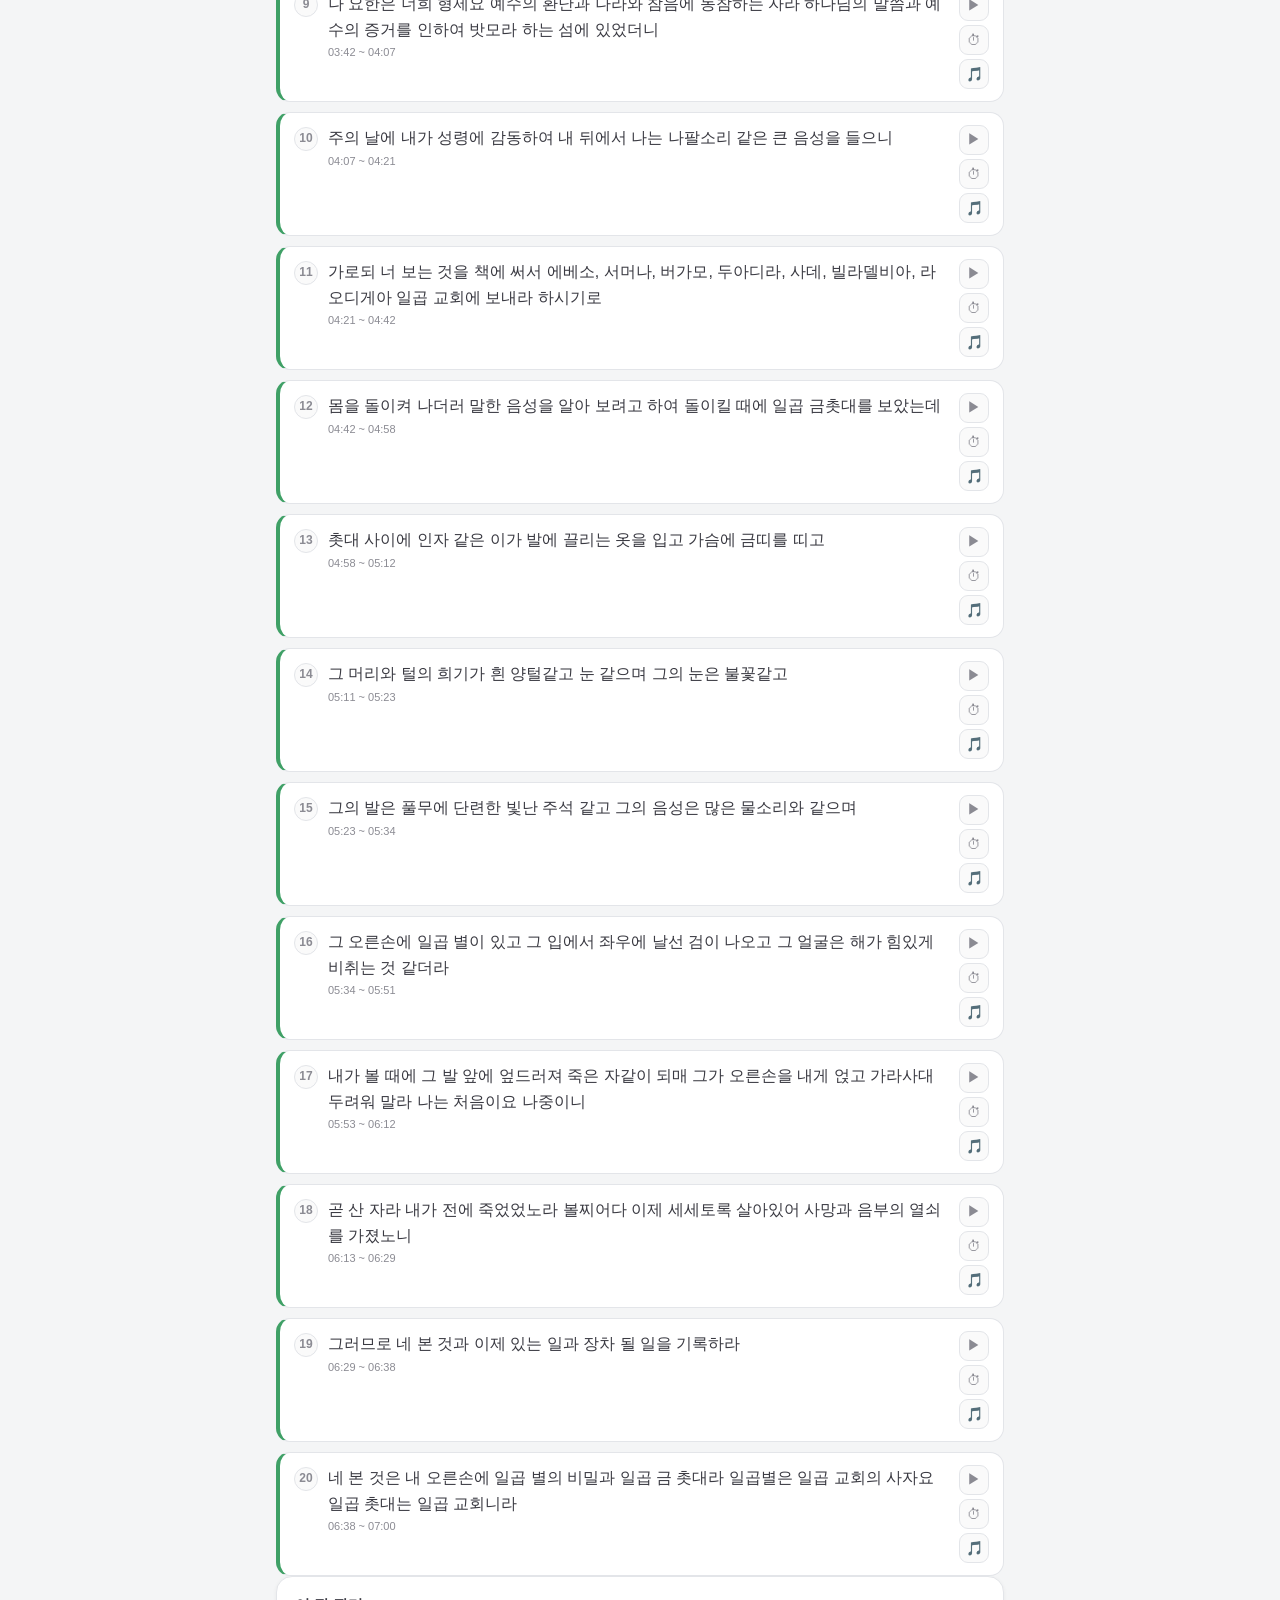
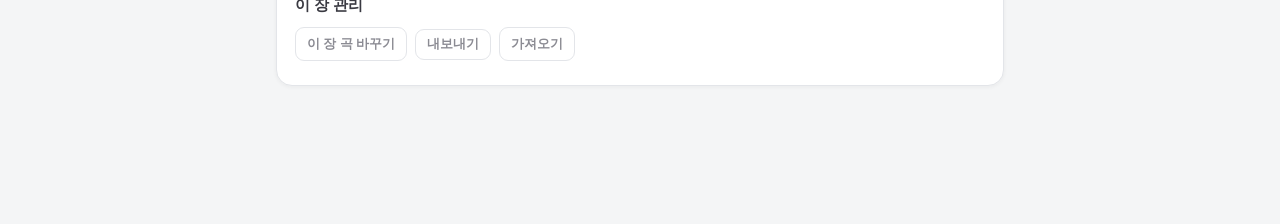
==== commit 886e087c: "Update index.html" ====
--- a/index.html
+++ b/index.html
@@ -1,3 +1,4 @@
+
 <!DOCTYPE html>
 <html lang="ko">
 <head>
@@ -10,7 +11,7 @@
 <meta name="apple-mobile-web-app-capable" content="yes">
 <meta name="apple-mobile-web-app-title" content="새노래 듣기">
 <meta name="theme-color" content="#f4f5f6">
-<link rel="stylesheet" href="css/style.css?v=20260830z4">
+<link rel="stylesheet" href="css/style.css?v=20260830z6">
 </head>
 <body>
 
@@ -22,9 +23,46 @@
 
 <main>
 
-  <div class="card chapter-card">
+  <div class="row mode-tabs">
+    <button class="btn small mode-tab on" id="tabRevBtn" data-mode="rev">계시록</button>
+    <button class="btn small mode-tab" id="tabCustomBtn" data-mode="custom">기타</button>
+  </div>
+
+  <div class="card chapter-card" id="chapterCard">
     <h2>장 선택</h2>
     <div id="chapterGrid" class="chapter-grid"></div>
+  </div>
+
+  <div class="card" id="customListSection" hidden>
+    <h2>기타 곡 목록</h2>
+    <button class="btn small btn-tool" id="addCustomSongBtn" style="margin-bottom:12px;">+ 새 곡 추가</button>
+    <div id="customSongListEl"></div>
+  </div>
+
+  <div class="card" id="customAddForm" hidden>
+    <h2>새 곡 추가</h2>
+    <div class="field-group">
+      <label for="customTitleInput" class="small-note">제목</label>
+      <input type="text" id="customTitleInput" class="text-input" placeholder="예: 은혜의 강">
+    </div>
+    <div class="field-group">
+      <label for="customLyricsInput" class="small-note">가사 (한 줄 = 한 절로 나뉘어요)</label>
+      <textarea id="customLyricsInput" class="text-input" rows="8" placeholder="가사를 한 줄씩 붙여넣어 주세요"></textarea>
+    </div>
+    <div class="field-group">
+      <label class="small-note">노래 파일</label>
+      <input type="file" id="customAudioInput" accept="*/*">
+    </div>
+    <div class="row" style="margin-top:14px;">
+      <button class="btn small btn-tool" id="customSaveBtn">등록</button>
+      <button class="btn ghost small" id="customCancelBtn">취소</button>
+    </div>
+  </div>
+
+  <div class="row" id="customPlayerBar" hidden>
+    <button class="btn ghost small" id="customBackBtn">← 목록으로</button>
+    <button class="btn ghost small" id="customExportBtn">내보내기</button>
+    <button class="btn ghost small" id="customDeleteBtn">삭제</button>
   </div>
 
   <div class="player-card" id="playerCard">
@@ -95,11 +133,11 @@
 
   <div id="verseList" class="verse-list"></div>
 
-  <div class="card footer-card">
-    <h2>기타</h2>
+  <div class="card footer-card" id="footerCard">
+    <h2>이 장 관리</h2>
     <div class="row">
       <label class="btn ghost small" style="cursor:pointer;">이 장 곡 바꾸기
-        <input type="file" id="chapterAudioInput" accept="audio/*,.mp3,.m4a,.wav,.aac,audio/mpeg,audio/mp3" hidden>
+        <input type="file" id="chapterAudioInput" accept="*/*" hidden>
       </label>
       <button class="btn ghost small" id="exportBtn">내보내기</button>
       <label class="btn ghost small" style="cursor:pointer;">가져오기
@@ -114,8 +152,8 @@
 
 </main>
 
-<script src="js/data.js?v=20260830z4"></script>
-<script src="js/verse-times.js?v=20260830z4"></script>
-<script src="js/app.js?v=20260830z4"></script>
+<script src="js/data.js?v=20260830z6"></script>
+<script src="js/verse-times.js?v=20260830z6"></script>
+<script src="js/app.js?v=20260830z6"></script>
 </body>
 </html>
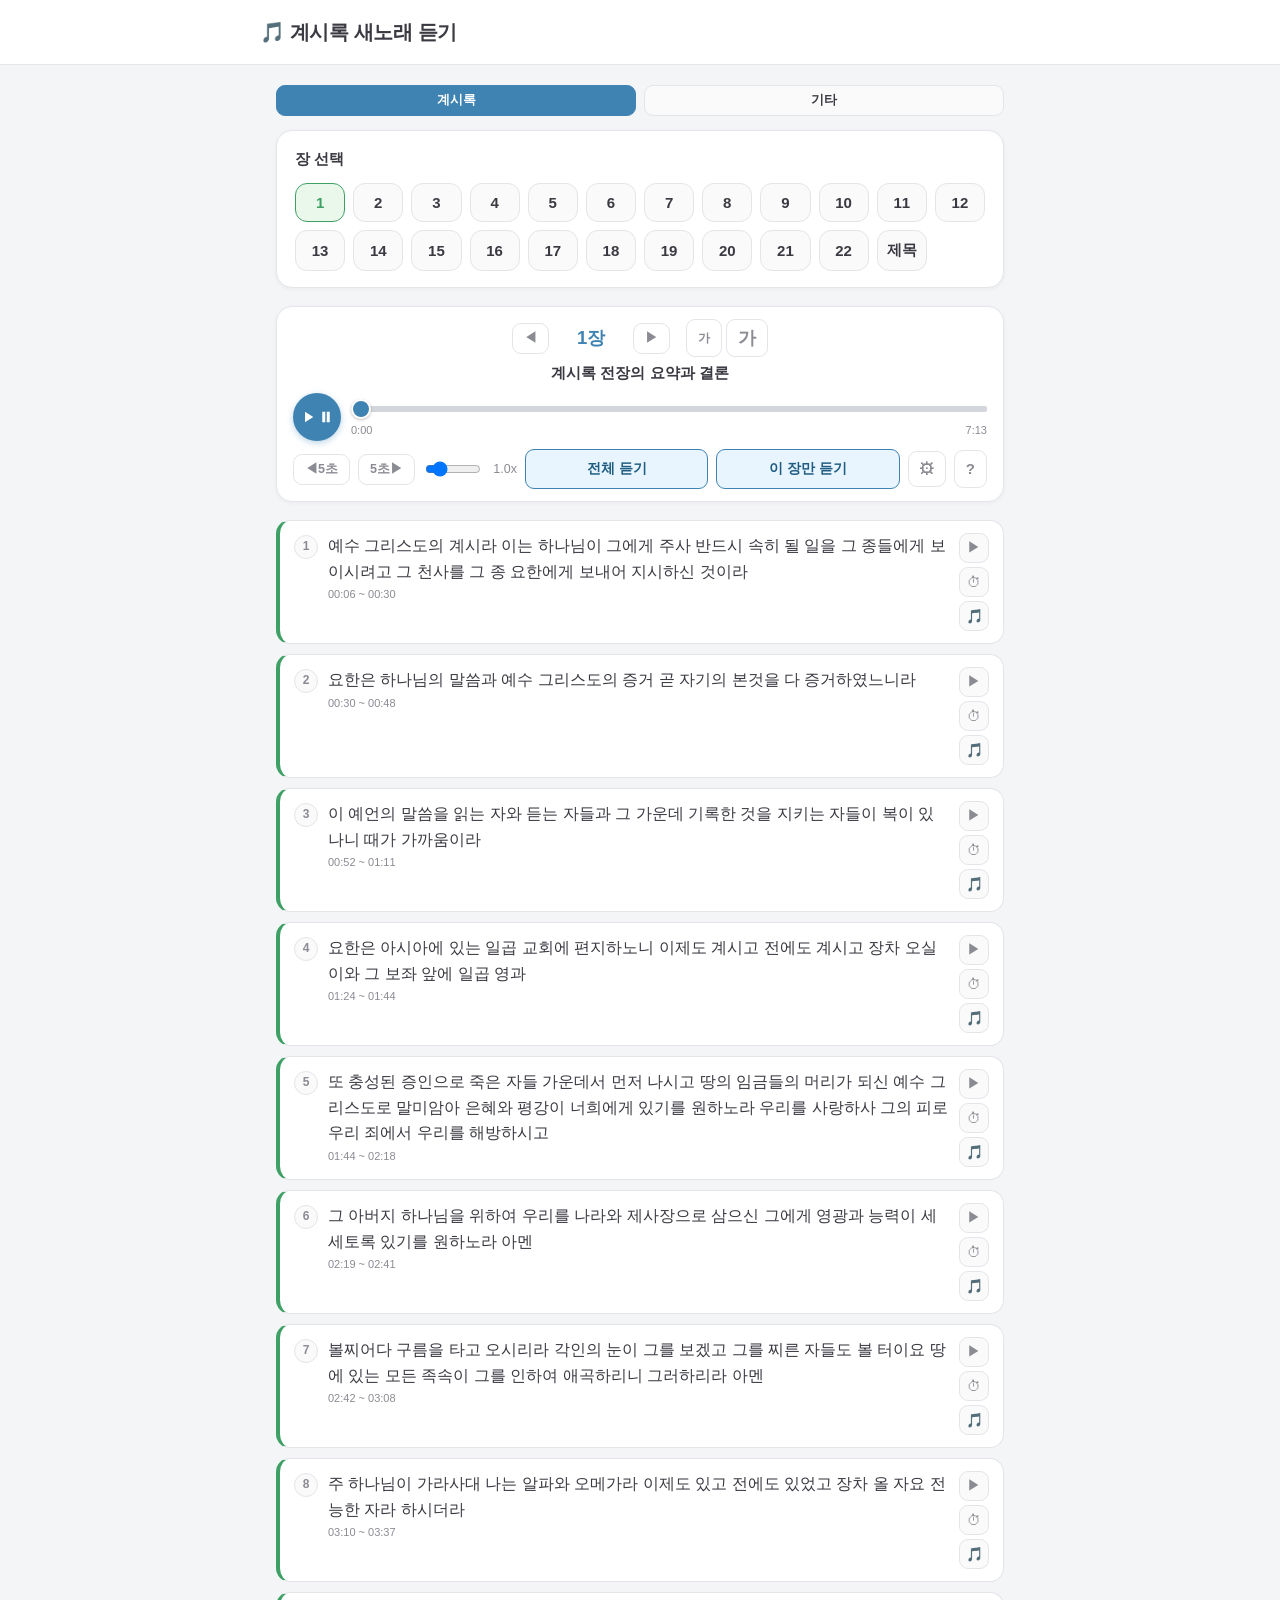
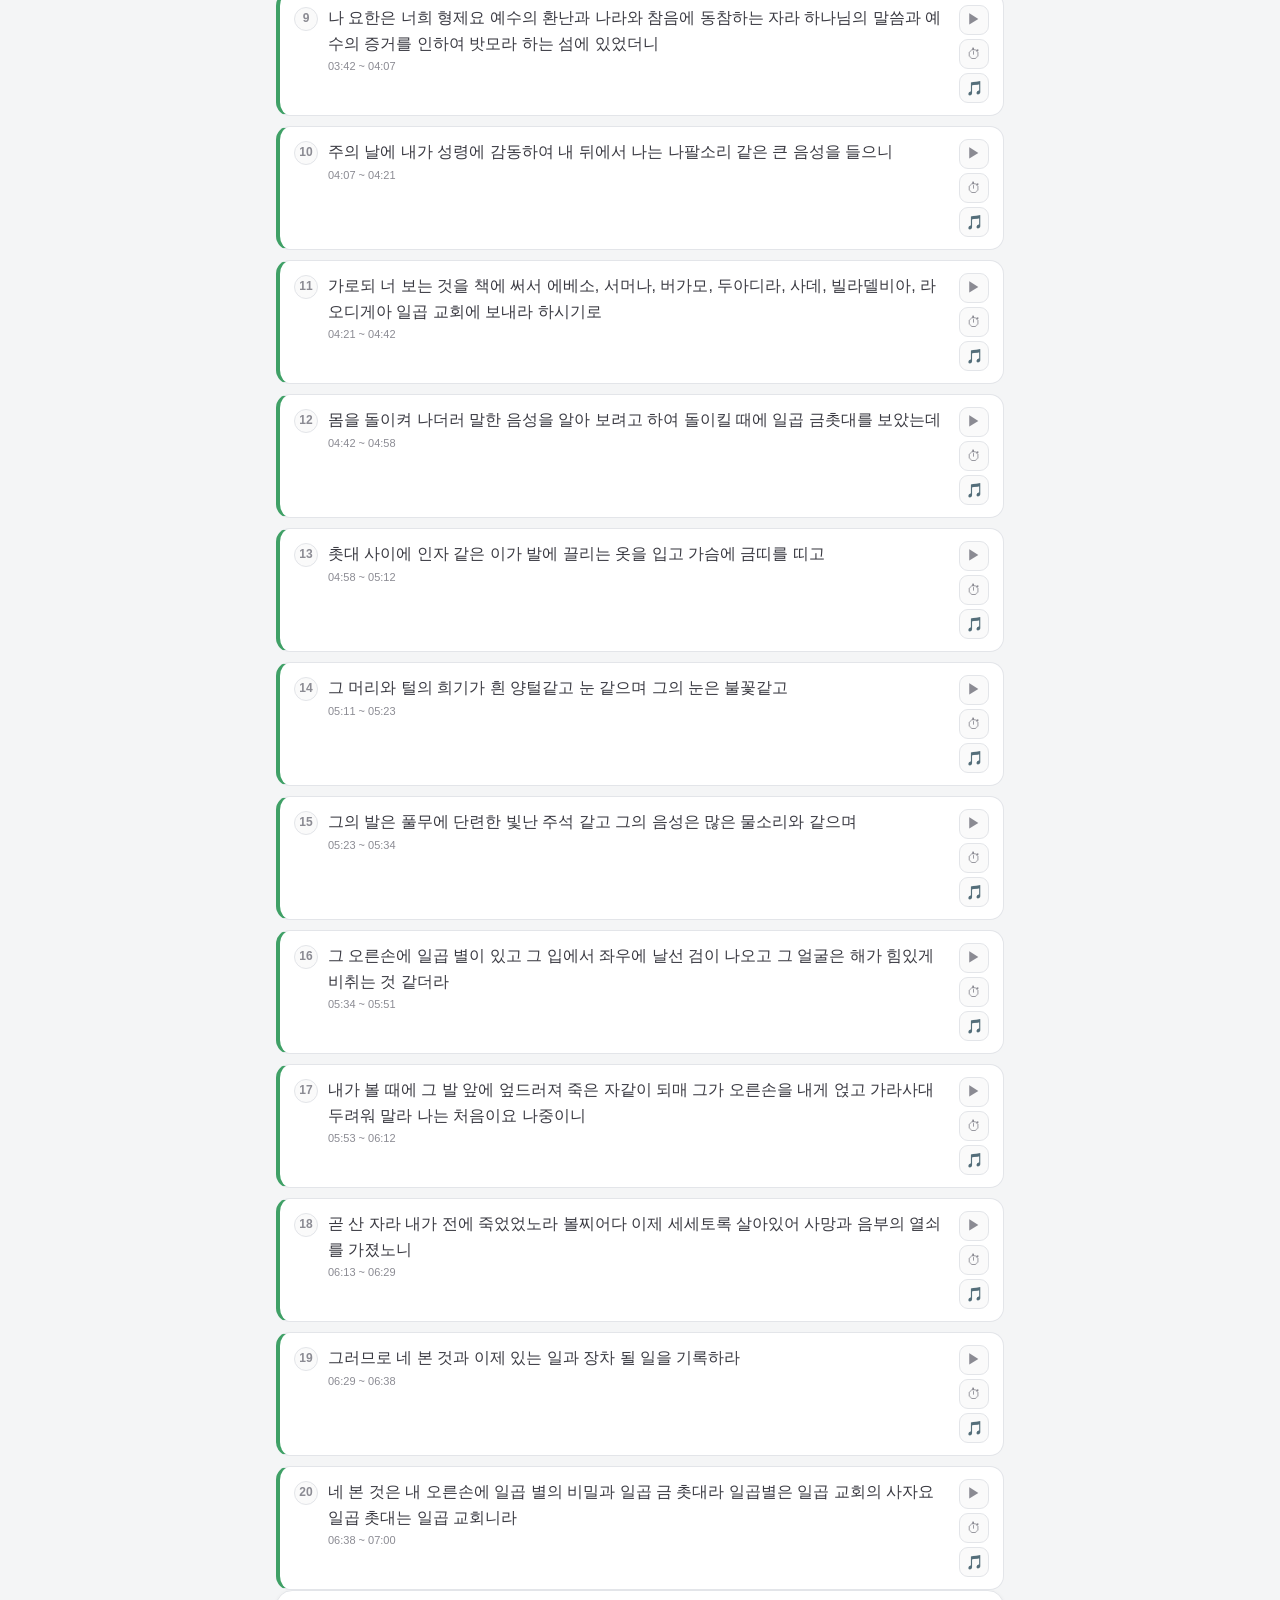
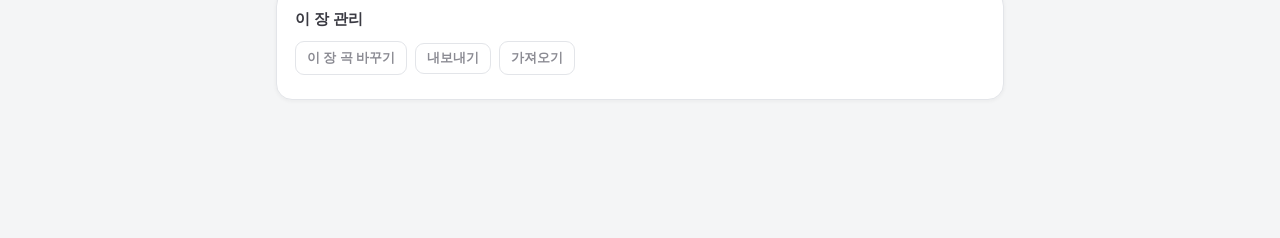
==== commit 5250652a: "Update index.html" ====
--- a/index.html
+++ b/index.html
@@ -11,7 +11,7 @@
 <meta name="apple-mobile-web-app-capable" content="yes">
 <meta name="apple-mobile-web-app-title" content="새노래 듣기">
 <meta name="theme-color" content="#f4f5f6">
-<link rel="stylesheet" href="css/style.css?v=20260830z6">
+<link rel="stylesheet" href="css/style.css?v=20260830z7">
 </head>
 <body>
 
@@ -70,6 +70,7 @@
       <button class="btn ghost small" id="prevBtn">◀</button>
       <span id="chapterLabel" class="chapter-label"></span>
       <button class="btn ghost small" id="nextBtn">▶</button>
+      <button class="btn ghost small" id="moreToggleBtn" title="메뉴 펼치기/접기" aria-label="메뉴 펼치기/접기" aria-expanded="false">⋯</button>
       <span class="font-size-ctrl">
         <button class="btn ghost small font-size-btn" id="fontSmallBtn" style="font-size:0.75rem;" title="글꼴 작게" aria-label="글꼴 작게">가</button>
         <button class="btn ghost small font-size-btn" id="fontLargeBtn" style="font-size:1.125rem;" title="글꼴 크게" aria-label="글꼴 크게">가</button>
@@ -90,7 +91,7 @@
         </div>
       </div>
     </div>
-    <div class="row control-row">
+    <div class="row control-row main-controls">
       <button class="btn ghost small" id="seekBackBtn">◀5초</button>
       <button class="btn ghost small" id="seekFwdBtn">5초▶</button>
       <span class="speed-ctrl">
@@ -152,8 +153,19 @@
 
 </main>
 
-<script src="js/data.js?v=20260830z6"></script>
-<script src="js/verse-times.js?v=20260830z6"></script>
-<script src="js/app.js?v=20260830z6"></script>
+<script src="js/data.js?v=20260830z7"></script>
+<script src="js/verse-times.js?v=20260830z7"></script>
+<script src="js/app.js?v=20260830z7"></script>
+<script>
+(function(){
+  var b=document.getElementById('moreToggleBtn'), c=document.getElementById('playerCard');
+  if(!b||!c) return;
+  b.addEventListener('click', function(){
+    var on=c.classList.toggle('expanded');
+    b.setAttribute('aria-expanded', on?'true':'false');
+    b.textContent = on ? '▴' : '⋯';
+  });
+})();
+</script>
 </body>
 </html>
--- a/css/style.css
+++ b/css/style.css
@@ -149,6 +149,57 @@
   z-index:10;
 }
 .footer-card h2{ margin-bottom:10px; }
+.mode-tabs{ margin-bottom:14px; gap:8px; }
+.mode-tab{
+  flex:1 1 0;
+  background:var(--neutral-bg);
+  border:1.5px solid var(--line);
+  color:var(--ink-soft);
+}
+.mode-tab.on{ background:var(--sky); border-color:var(--sky); color:#fff; }
+.field-group{ margin-bottom:14px; }
+.field-group label{ display:block; margin-bottom:6px; }
+.text-input{
+  width:100%;
+  box-sizing:border-box;
+  border:1.5px solid var(--line);
+  border-radius:10px;
+  padding:9px 12px;
+  font-size:0.9375rem;
+  font-family:inherit;
+  color:var(--ink);
+  background:var(--panel);
+}
+textarea.text-input{ resize:vertical; line-height:1.6; }
+.custom-song-row{
+  display:block;
+  width:100%;
+  text-align:left;
+  border:1.5px solid var(--line);
+  border-radius:12px;
+  padding:12px 14px;
+  background:var(--panel);
+  cursor:pointer;
+  appearance:none;
+  font-family:inherit;
+}
+.custom-song-row:hover{ background:#f6f7f8; }
+.custom-song-row-wrap{ display:flex; align-items:stretch; gap:8px; margin-bottom:8px; }
+.custom-song-row-wrap .custom-song-row{ flex:1; min-width:0; }
+.custom-song-delete{
+  flex:0 0 auto;
+  appearance:none;
+  border:1.5px solid var(--line);
+  background:var(--panel);
+  color:var(--ink-soft);
+  border-radius:12px;
+  width:44px;
+  font-size:1rem;
+  cursor:pointer;
+}
+.custom-song-delete:hover{ background:var(--bad-bg); border-color:var(--bad); color:var(--bad); }
+.custom-song-title{ font-weight:700; font-size:0.9375rem; margin-bottom:2px; }
+#customPlayerBar{ margin-bottom:10px; }
 .loop-status{
   margin-top:8px; padding:8px 12px;
   background:var(--sky-bg); border:1.5px solid var(--sky);
@@ -381,3 +432,38 @@
 }
 
 .empty-alt{ font-size:0.8125rem; color:var(--ink-soft); }
+
+/* ===== 모바일: 위쪽 플레이어를 얇게 (가사 영역 확보) ===== */
+#moreToggleBtn{ display:none; }
+@media (max-width:640px){
+  /* 헤더는 스크롤하면 사라지게 -> 위쪽 고정 영역은 플레이어 카드만 */
+  header.top{ position:static; padding:10px 16px; }
+  header.top h1{ font-size:1.1rem; }
+  main{ padding-top:12px; }
+
+  .player-card{ top:6px; padding:8px 12px 10px; margin-bottom:12px; border-radius:14px; }
+  .guided-panel{ top:120px; }
+
+  .player-head{ gap:6px; margin-bottom:2px; }
+  .player-head button.btn.small{ padding:4px 10px; min-height:32px; }
+  .chapter-label{ font-size:1.05rem; min-width:48px; }
+  #moreToggleBtn{ display:inline-block; font-size:1rem; line-height:1; }
+  .font-size-ctrl{ margin-left:0; gap:4px; }
+
+  .chapter-title-row{
+    font-size:0.8125rem; margin-bottom:6px; padding:0 4px; line-height:1.3;
+    white-space:nowrap; overflow:hidden; text-overflow:ellipsis;
+  }
+
+  .play-toggle{ width:40px; height:40px; min-width:40px; }
+  .play-toggle svg{ width:20px; height:20px; }
+  .time-row{ margin-top:1px; }
+
+  .loop-status{ margin-top:6px; padding:5px 10px; }
+  .hint{ margin-top:6px; padding:5px 8px; font-size:0.75rem; }
+
+  /* 접힌 상태: 장 이동 + 재생 + 진행바만. ⋯ 를 누르면 전체 메뉴 */
+  .player-card:not(.expanded) .main-controls,
+  .player-card:not(.expanded) #adminControlsRow{ display:none; }
+}
+
